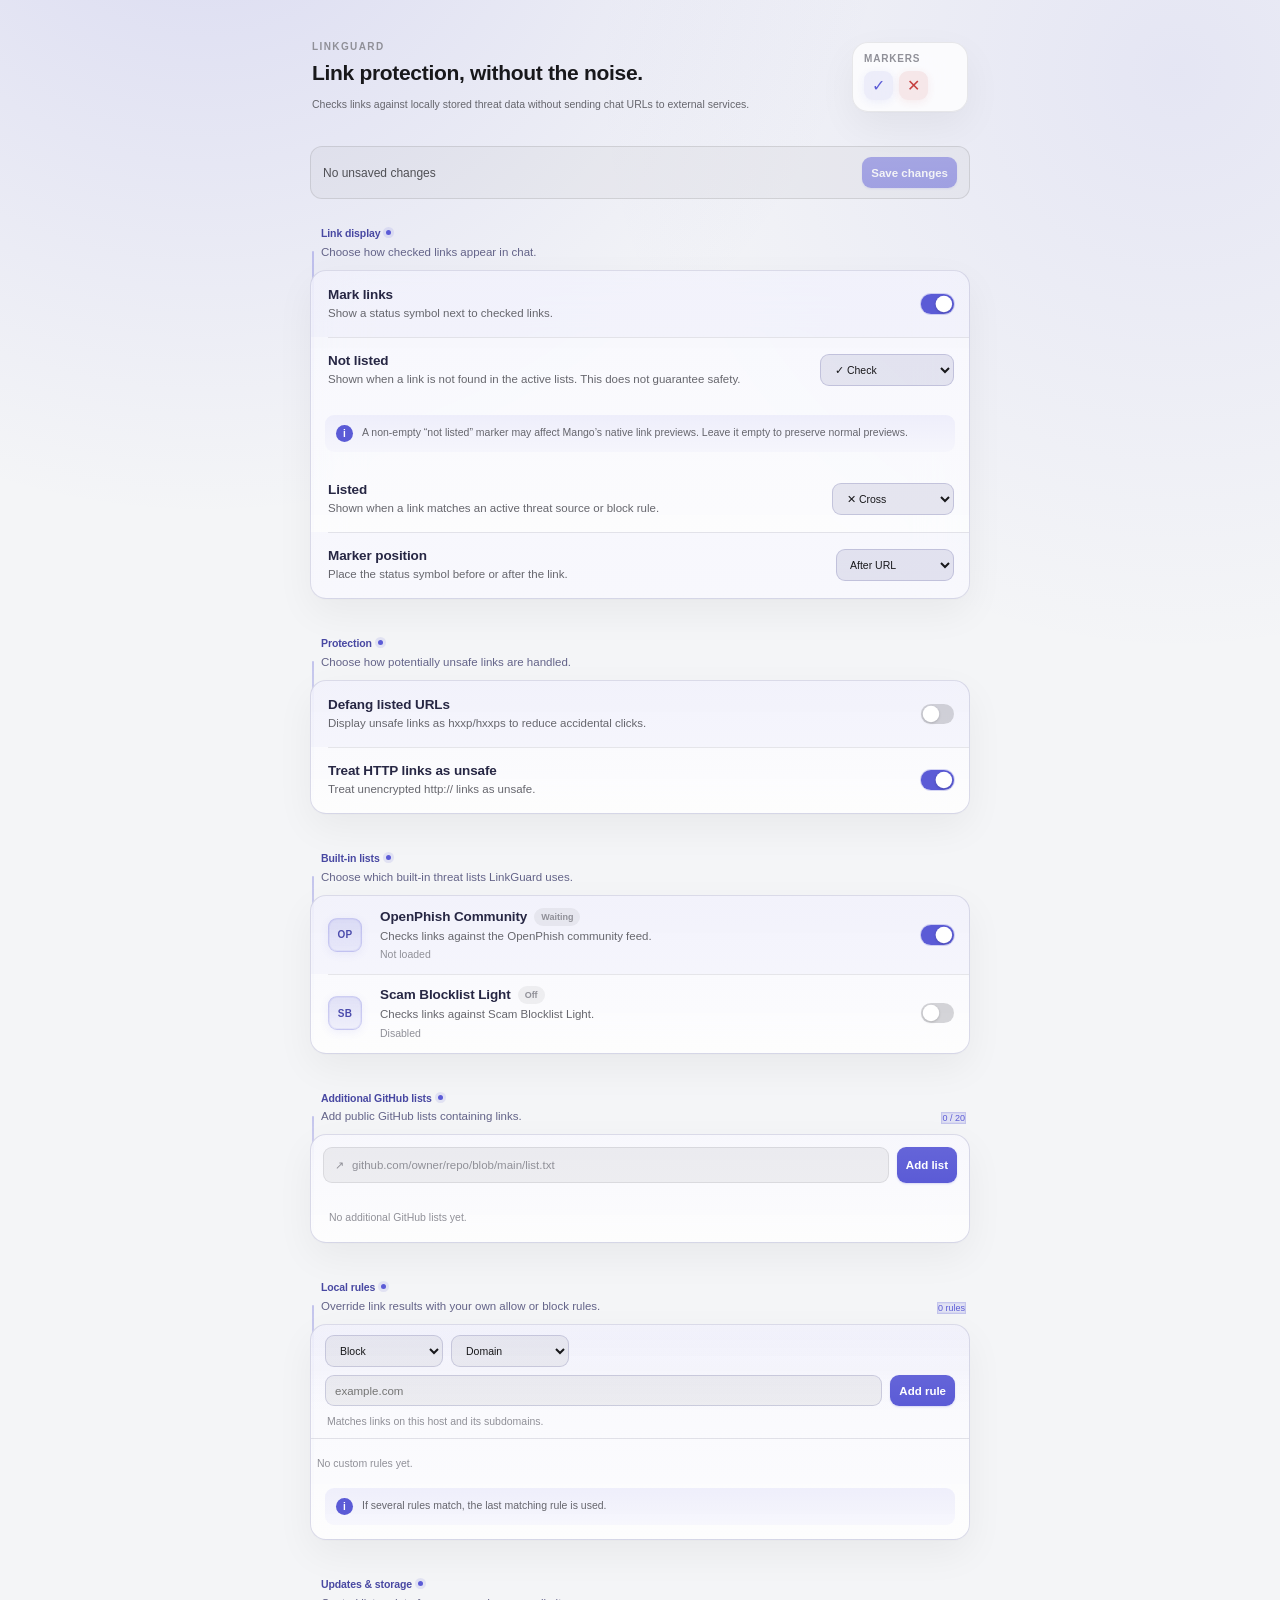
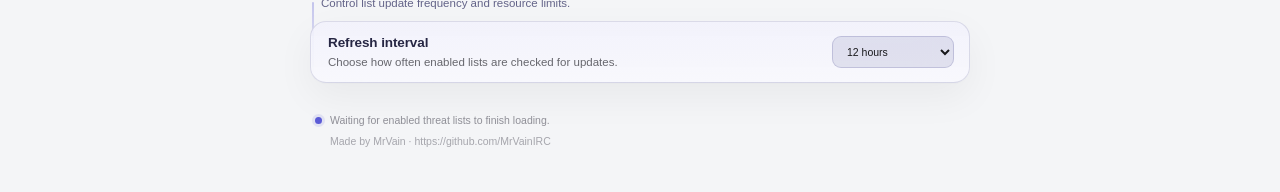
==== settings.html @ bf612a9e "LinkGuard v0.1.0" ====
<!doctype html>
<html lang="en">
<head>
  <meta charset="utf-8">
  <meta name="viewport" content="width=device-width,initial-scale=1">
  <title>LinkGuard Settings</title>
  <link rel="stylesheet" href="style.css">
</head>
<body>
  <main class="app-shell">
<header class="hero">
      <div class="hero-copy">
        <span class="product-kicker">LINKGUARD</span>
        <h1>Link protection, without the noise.</h1>
        <p>Checks links against locally stored threat data without sending chat URLs to external services.</p>
      </div>
      <div class="hero-status" aria-label="Marker preview">
        <span class="hero-status-label">Markers</span>
        <div class="marker-pair">
          <span id="preview-good" class="marker-chip marker-good">✓</span>
          <span id="preview-bad" class="marker-chip marker-bad">✕</span>
        </div>
      </div>
    </header>

    <div class="save-bar" role="region" aria-label="Save settings">
      <span id="save-state" class="save-state">No unsaved changes</span>
      <button id="save-settings" class="button button-primary" type="button" disabled>Save changes</button>
    </div>


    <section class="section">
      <div class="section-heading">
        <div>
          <h2>Link display</h2>
          <p>Choose how checked links appear in chat.</p>
        </div>
      </div>

      <div class="panel">
        <label class="pref-row">
          <span class="pref-copy">
            <strong>Mark links</strong>
            <small>Show a status symbol next to checked links.</small>
          </span>
          <span class="switch"><input id="mark-links" type="checkbox"><span></span></span>
        </label>

        <div class="pref-row split-control">
          <span class="pref-copy">
            <strong>Not listed</strong>
            <small>Shown when a link is not found in the active lists. This does not guarantee safety.</small>
          </span>
          <select id="good-symbol" class="select-control" aria-label="Not listed link marker">
            <option value="✓">✓ Check</option>
            <option value="✔">✔ Heavy check</option>
            <option value="○">○ Circle</option>
            <option value="·">· Dot</option>
            <option value="">None</option>
          </select>
        </div>

        <div class="advanced-note rule-priority-note">
          <span class="note-icon">i</span>
          <p>A non-empty “not listed” marker may affect Mango’s native link previews. Leave it empty to preserve normal previews.</p>
        </div>


        <div class="pref-row split-control">
          <span class="pref-copy">
            <strong>Listed</strong>
            <small>Shown when a link matches an active threat source or block rule.</small>
          </span>
          <select id="bad-symbol" class="select-control" aria-label="Listed link marker">
            <option value="✕">✕ Cross</option>
            <option value="×">× Multiply</option>
            <option value="!">! Alert</option>
            <option value="⚠">⚠ Warning</option>
          </select>
        </div>
<label class="pref-row">
          <span class="pref-copy">
            <strong>Marker position</strong>
            <small>Place the status symbol before or after the link.</small>
          </span>
          <select id="marker-position" class="select-control marker-position-select">
            <option value="after">After URL</option>
            <option value="before">Before URL</option>
          </select>
        </label>
</div>
    </section>

    <section class="section">
      <div class="section-heading">
        <div>
          <h2>Protection</h2>
          <p>Choose how potentially unsafe links are handled.</p>
        </div>
      </div>

      <div class="panel">
        <label class="pref-row">
          <span class="pref-copy">
            <strong>Defang listed URLs</strong>
            <small>Display unsafe links as hxxp/hxxps to reduce accidental clicks.</small>
          </span>
          <span class="switch"><input id="defang" type="checkbox"><span></span></span>
        </label>
        <label class="pref-row">
          <span class="pref-copy">
            <strong>Treat HTTP links as unsafe</strong>
            <small>Treat unencrypted http:// links as unsafe.</small>
          </span>
          <span class="switch"><input id="http-unsafe" type="checkbox"><span></span></span>
        </label>
      </div>
    </section>

    <section class="section">
      <div class="section-heading action-heading">
        <div>
          <h2>Built-in lists</h2>
          <p>Choose which built-in threat lists LinkGuard uses.</p>
        </div>
</div>

      <div class="panel source-panel">
        <label class="source-row">
          <span class="source-badge">OP</span>
          <span class="source-main">
            <span class="source-title-line"><strong>OpenPhish Community</strong><span id="pill-openphish" class="status-pill">Waiting</span></span>
            <small>Checks links against the OpenPhish community feed.</small>
            <em id="status-openphish">Not loaded</em>
          </span>
          <span class="switch"><input id="source-openphish" type="checkbox"><span></span></span>
        </label>

        <label class="source-row">
          <span class="source-badge">SB</span>
          <span class="source-main">
            <span class="source-title-line"><strong>Scam Blocklist Light</strong><span id="pill-scam-light" class="status-pill">Waiting</span></span>
            <small>Checks links against Scam Blocklist Light.</small>
            <em id="status-scam-light">Not loaded</em>
          </span>
          <span class="switch"><input id="source-scam-light" type="checkbox"><span></span></span>
        </label>
</div>
    </section>

    <section class="section">
      <div class="section-heading">
        <div>
          <h2>Additional GitHub lists</h2>
          <p>Add public GitHub lists containing links.</p>
        </div>
        <span id="custom-source-count" class="section-counter">0 / 8</span>
      </div>

      <div class="panel list-manager">
        <form id="add-source-form" class="add-source-form">
          <div class="url-field">
            <span class="url-icon">↗</span>
            <input id="source-url" type="url" inputmode="url" autocapitalize="none" autocomplete="off" spellcheck="false"
                   placeholder="github.com/owner/repo/blob/main/list.txt">
          </div>
          <button type="submit" class="button button-primary">Add list</button>
        </form>
        <p id="source-error" class="inline-error" role="alert"></p>
        <div id="custom-sources" class="custom-sources"></div>
      </div>
    </section>

    <section class="section">
      <div class="section-heading">
        <div>
          <h2>Local rules</h2>
          <p>Override link results with your own allow or block rules.</p>
        </div>
        <span id="custom-rule-count" class="section-counter">0 rules</span>
      </div>

      <div class="panel rule-manager">
        <div class="rule-builder">
          <div class="rule-builder-options">
            <select id="rule-action" class="select-control" aria-label="Rule action">
              <option value="block">Block</option>
              <option value="allow">Allow</option>
            </select>

            <select id="rule-kind" class="select-control" aria-label="Rule type">
              <option value="domain">Domain</option>
              <option value="url">Exact link</option>
              <option value="pattern">Wildcard</option>
            </select>
          </div>

          <div class="rule-builder-input">
            <input id="rule-value" type="text" autocapitalize="none" autocomplete="off" spellcheck="false"
                   placeholder="example.com">
            <button id="add-rule" class="button button-primary" type="button">Add rule</button>
          </div>

          <p id="rule-help" class="rule-help">Matches the domain and all of its subdomains.</p>
          <p id="rule-error" class="inline-error" role="alert"></p>
        </div>

        <div id="custom-rules" class="custom-rules"></div>

        <div class="advanced-note rule-priority-note">
          <span class="note-icon">i</span>
          <p>If several rules match, the last matching rule is used.</p>
        </div>
      </div>
    </section>


    

    <section class="section">
      <div class="section-heading">
        <div>
          <h2>Updates &amp; storage</h2>
          <p>Control list update frequency and resource limits.</p>
        </div>
      </div>

      <div class="panel updates-panel">
        <div class="pref-row split-control compact-row">
          <span class="pref-copy">
            <strong>Refresh interval</strong>
            <small>Choose how often enabled lists are checked for updates.</small>
          </span>
          <select id="refresh-hours" class="select-control">
            <option value="6">6 hours</option>
            <option value="12">12 hours</option>
            <option value="24">24 hours</option>
          </select>
        </div>
      </div>
</section>

    <footer class="status-footer">
      <div class="status-line" aria-live="polite">
        <span class="live-dot"></span>
        <p id="summary-status">Waiting for LinkGuard…</p>
      </div>
      <p class="attribution">
        Made by MrVain · <a href="https://github.com/MrVainIRC" target="_blank" rel="noopener noreferrer">https://github.com/MrVainIRC</a>
      </p>
    </footer>
  </main>

  <script src="settings.js"></script>
</body>
</html>
---- style.css ----
* { box-sizing: border-box; }

:root {
  color-scheme: light dark;
  font-family: -apple-system, BlinkMacSystemFont, "SF Pro Text", "Helvetica Neue", sans-serif;
  font-synthesis: none;
  --bg: #f4f5f7;
  --surface: rgba(255,255,255,.78);
  --surface-strong: rgba(255,255,255,.92);
  --surface-hover: rgba(255,255,255,.98);
  --text: #18181b;
  --text-2: #66666d;
  --text-3: #909098;
  --line: rgba(28,28,33,.09);
  --line-strong: rgba(28,28,33,.14);
  --control: rgba(26,26,31,.055);
  --control-hover: rgba(26,26,31,.09);
  --accent: #5b5bd6;
  --accent-soft: rgba(91,91,214,.12);
  --good: #168a55;
  --good-soft: rgba(22,138,85,.11);
  --bad: #c64040;
  --bad-soft: rgba(198,64,64,.11);
  --warn: #a56a08;
  --warn-soft: rgba(165,106,8,.12);
  --shadow: 0 1px 2px rgba(0,0,0,.025), 0 14px 38px rgba(20,20,24,.05);
}

@media (prefers-color-scheme: dark) {
  :root {
    --bg: #111113;
    --surface: rgba(31,31,35,.74);
    --surface-strong: rgba(36,36,40,.94);
    --surface-hover: rgba(42,42,47,.98);
    --text: #f4f4f5;
    --text-2: #a2a2aa;
    --text-3: #777780;
    --line: rgba(255,255,255,.075);
    --line-strong: rgba(255,255,255,.12);
    --control: rgba(255,255,255,.065);
    --control-hover: rgba(255,255,255,.105);
    --accent: #8f8ff2;
    --accent-soft: rgba(143,143,242,.15);
    --good: #52c58a;
    --good-soft: rgba(82,197,138,.12);
    --bad: #ff7474;
    --bad-soft: rgba(255,116,116,.12);
    --warn: #e0a84e;
    --warn-soft: rgba(224,168,78,.13);
    --shadow: 0 1px 2px rgba(0,0,0,.18), 0 18px 46px rgba(0,0,0,.18);
  }
}

html, body { min-height: 100%; }
body {
  margin: 0;
  background:
    radial-gradient(circle at 78% -12%, color-mix(in srgb, var(--accent) 13%, transparent), transparent 36%),
    var(--bg);
  color: var(--text);
  -webkit-font-smoothing: antialiased;
}

button, input, select {
  font: inherit;
  -webkit-tap-highlight-color: transparent;
}
button { color: inherit; }

.app-shell {
  width: min(760px, 100%);
  margin: 0 auto;
  padding: 34px 30px 44px;
}

.hero {
  display: grid;
  grid-template-columns: minmax(0, 1fr) auto;
  gap: 28px;
  align-items: end;
  margin-bottom: 34px;
  padding: 2px 2px 0;
}

.product-kicker {
  display: inline-block;
  margin-bottom: 9px;
  color: var(--text-3);
  font-size: 10px;
  font-weight: 760;
  letter-spacing: .14em;
}

h1, h2, p { margin: 0; }
h1 {
  max-width: 540px;
  font-size: clamp(27px, 4.5vw, 36px);
  line-height: 1.04;
  letter-spacing: -.035em;
  font-weight: 720;
}
.hero p {
  max-width: 550px;
  margin-top: 11px;
  color: var(--text-2);
  font-size: 10.5px;
  line-height: 1.55;
}

.hero-status {
  min-width: 116px;
  padding: 10px 11px 11px;
  border: 1px solid var(--line);
  border-radius: 16px;
  background: var(--surface);
  box-shadow: var(--shadow);
  backdrop-filter: blur(22px) saturate(1.25);
  -webkit-backdrop-filter: blur(22px) saturate(1.25);
}
.hero-status-label {
  display: block;
  margin-bottom: 7px;
  color: var(--text-3);
  font-size: 10px;
  font-weight: 650;
  text-transform: uppercase;
  letter-spacing: .08em;
}
.marker-pair { display: flex; gap: 6px; }
.marker-chip {
  display: grid;
  place-items: center;
  width: 38px;
  height: 30px;
  border-radius: 9px;
  font-size: 16px;
  font-weight: 700;
}
.marker-good { color: var(--good); background: var(--good-soft); }
.marker-bad { color: var(--bad); background: var(--bad-soft); }

.section { margin: 0 0 28px; }
.section-heading {
  display: flex;
  align-items: flex-end;
  justify-content: space-between;
  gap: 18px;
  padding: 0 4px 10px;
}
.section-heading h2 {
  font-size: 10.5px;
  line-height: 1.3;
  font-weight: 680;
  letter-spacing: -.01em;
}
.section-heading p {
  margin-top: 3px;
  color: var(--text-3);
  font-size: 11.5px;
  line-height: 1.4;
}
.section-counter {
  color: var(--text-3);
  font-size: 10.5px;
  font-variant-numeric: tabular-nums;
}

.panel,
.advanced-card {
  overflow: hidden;
  border: 1px solid var(--line);
  border-radius: 16px;
  background: var(--surface);
  box-shadow: var(--shadow);
  backdrop-filter: blur(24px) saturate(1.2);
  -webkit-backdrop-filter: blur(24px) saturate(1.2);
}

.pref-row,
.source-row {
  position: relative;
  display: flex;
  align-items: center;
  gap: 18px;
  min-height: 66px;
  padding: 12px 15px 12px 17px;
}
.pref-row + .pref-row::before,
.source-row + .source-row::before,
.source-row + .pref-row::before {
  content: "";
  position: absolute;
  top: 0;
  left: 17px;
  right: 0;
  height: 1px;
  background: var(--line);
}
.pref-copy,
.source-main {
  min-width: 0;
  flex: 1 1 auto;
  display: grid;
  gap: 3px;
}
.pref-copy strong,
.source-main strong {
  font-size: 13.5px;
  line-height: 1.3;
  font-weight: 610;
  letter-spacing: -.008em;
}
.pref-copy small,
.source-main small {
  color: var(--text-2);
  font-size: 11.5px;
  line-height: 1.38;
}
.source-main em {
  margin-top: 1px;
  color: var(--text-3);
  font-size: 10.5px;
  line-height: 1.3;
  font-style: normal;
}
.split-control { justify-content: space-between; }
.compact-row { min-height: 60px; }

.select-control {
  flex: 0 0 auto;
  min-width: 122px;
  height: 32px;
  padding: 0 29px 0 10px;
  border: 1px solid var(--line);
  border-radius: 9px;
  background-color: var(--control);
  color: var(--text);
  font-size: 10.5px;
  outline: none;
  cursor: pointer;
}
.select-control:hover { background-color: var(--control-hover); }
.select-control:focus { border-color: color-mix(in srgb, var(--accent) 58%, transparent); box-shadow: 0 0 0 3px var(--accent-soft); }

.switch {
  position: relative;
  flex: 0 0 auto;
  width: 36px;
  height: 22px;
}
.switch input {
  position: absolute;
  opacity: 0;
  width: 1px;
  height: 1px;
}
.switch span {
  position: absolute;
  inset: 0;
  border-radius: 999px;
  background: color-mix(in srgb, var(--text-3) 37%, transparent);
  transition: background .16s ease;
}
.switch span::after {
  content: "";
  position: absolute;
  top: 2px;
  left: 2px;
  width: 18px;
  height: 18px;
  border-radius: 50%;
  background: white;
  box-shadow: 0 1px 3px rgba(0,0,0,.18);
  transition: transform .16s ease;
}
.switch input:checked + span { background: var(--accent); }
.switch input:checked + span::after { transform: translateX(14px); }
.switch input:focus-visible + span { box-shadow: 0 0 0 3px var(--accent-soft); }

.button {
  display: inline-flex;
  align-items: center;
  justify-content: center;
  min-height: 31px;
  border: 0;
  border-radius: 9px;
  padding: 0 11px;
  font-size: 11.5px;
  font-weight: 590;
  cursor: pointer;
  transition: transform .1s ease, background .14s ease, opacity .14s ease;
}
.button:active { transform: scale(.98); }
.button:disabled { opacity: .5; cursor: default; transform: none; }
.button-secondary { background: var(--control); }
.button-secondary:hover { background: var(--control-hover); }
.button-primary { background: var(--text); color: var(--bg); }
.button-primary:hover { opacity: .88; }

.source-row { min-height: 76px; }
.source-badge {
  flex: 0 0 auto;
  display: grid;
  place-items: center;
  width: 34px;
  height: 34px;
  border: 1px solid var(--line);
  border-radius: 9px;
  background: var(--control);
  color: var(--text-2);
  font-size: 10px;
  font-weight: 750;
  letter-spacing: .02em;
}
.source-title-line {
  display: flex;
  align-items: center;
  flex-wrap: wrap;
  gap: 7px;
}
.status-pill {
  display: inline-flex;
  align-items: center;
  min-height: 18px;
  border-radius: 999px;
  padding: 0 7px;
  background: var(--control);
  color: var(--text-3);
  font-size: 9.5px;
  font-weight: 640;
}
.status-pill.loaded { background: var(--good-soft); color: var(--good); }
.status-pill.off { background: var(--control); color: var(--text-3); }
.status-pill.waiting { background: var(--warn-soft); color: var(--warn); }

.list-manager { padding: 12px; }
.add-source-form {
  display: grid;
  grid-template-columns: minmax(0,1fr) auto;
  gap: 8px;
}
.url-field {
  display: flex;
  align-items: center;
  min-width: 0;
  height: 36px;
  border: 1px solid var(--line);
  border-radius: 9px;
  background: var(--control);
  transition: border-color .14s ease, box-shadow .14s ease, background .14s ease;
}
.url-field:focus-within { border-color: color-mix(in srgb, var(--accent) 58%, transparent); box-shadow: 0 0 0 3px var(--accent-soft); background: var(--surface-strong); }
.url-icon {
  flex: 0 0 auto;
  padding-left: 11px;
  color: var(--text-3);
  font-size: 10.5px;
}
.url-field input {
  width: 100%;
  min-width: 0;
  height: 100%;
  border: 0;
  outline: 0;
  background: transparent;
  color: var(--text);
  padding: 0 10px 0 8px;
  font-size: 10.5px;
}
.url-field input::placeholder { color: var(--text-3); }
.inline-error {
  min-height: 0;
  margin: 7px 3px 0;
  color: var(--bad);
  font-size: 10.5px;
  line-height: 1.35;
}
.inline-error:empty { display: none; }

.custom-sources { margin-top: 10px; }
.custom-source-row {
  display: grid;
  grid-template-columns: minmax(0,1fr) auto;
  gap: 10px;
  align-items: center;
  min-height: 50px;
  padding: 10px 5px 10px 6px;
  border-top: 1px solid var(--line);
}
.custom-source-meta { min-width: 0; display: grid; gap: 2px; }
.custom-source-meta strong { font-size: 10.5px; font-weight: 610; }
.custom-source-meta small,
.custom-source-meta em {
  overflow: hidden;
  color: var(--text-3);
  font-size: 10.5px;
  font-style: normal;
  text-overflow: ellipsis;
  white-space: nowrap;
}
.custom-source-controls { display: flex; align-items: center; gap: 10px; }
.icon-button {
  display: grid;
  place-items: center;
  width: 29px;
  height: 29px;
  border: 0;
  border-radius: 8px;
  background: transparent;
  color: var(--text-3);
  cursor: pointer;
}
.icon-button:hover { background: var(--bad-soft); color: var(--bad); }
.empty-state {
  padding: 18px 6px 7px;
  color: var(--text-3);
  font-size: 10.5px;
}

.advanced-section { margin-top: 4px; }
.advanced-card { overflow: visible; }
.advanced-card summary {
  list-style: none;
  display: flex;
  align-items: center;
  justify-content: space-between;
  gap: 9px;
  min-height: 50px;
  padding: 11px 15px 11px 17px;
  cursor: pointer;
  user-select: none;
}
.advanced-card summary::-webkit-details-marker { display: none; }
.advanced-card summary > span:first-child { display: grid; gap: 3px; }
.advanced-card summary strong { font-size: 10.5px; font-weight: 620; }
.advanced-card summary small { color: var(--text-3); font-size: 10.5px; }
.summary-chevron { color: var(--text-3); font-size: 16px; transition: transform .16s ease; }
.advanced-card[open] .summary-chevron { transform: rotate(180deg); }
.advanced-content { border-top: 1px solid var(--line); padding: 14px; }
.limits-grid {
  display: grid;
  grid-template-columns: repeat(2, minmax(0, 1fr));
  gap: 10px;
}
.limit-card {
  display: grid;
  gap: 8px;
  min-width: 0;
  padding: 12px;
  border: 1px solid var(--line);
  border-radius: 9px;
  background: var(--control);
}
.limit-label { font-size: 10.5px; font-weight: 650; }
.limit-input-wrap {
  display: flex;
  align-items: center;
  gap: 7px;
}
.limit-input-wrap input {
  min-width: 0;
  width: 100%;
  height: 32px;
  border: 1px solid var(--line);
  border-radius: 8px;
  background: var(--surface-strong);
  color: var(--text);
  padding: 0 9px;
  font-size: 10.5px;
  font-variant-numeric: tabular-nums;
  outline: none;
}
.limit-input-wrap input:focus { border-color: color-mix(in srgb, var(--accent) 58%, transparent); box-shadow: 0 0 0 3px var(--accent-soft); }
.limit-input-wrap span { flex: 0 0 auto; color: var(--text-3); font-size: 10px; }
.limit-card small { color: var(--text-3); font-size: 10px; line-height: 1.35; }
.advanced-note {
  display: flex;
  align-items: flex-start;
  gap: 9px;
  margin-top: 12px;
  padding: 10px 11px;
  border-radius: 9px;
  background: var(--accent-soft);
  color: var(--text-2);
}
.note-icon {
  flex: 0 0 auto;
  display: grid;
  place-items: center;
  width: 17px;
  height: 17px;
  border-radius: 50%;
  background: var(--accent);
  color: white;
  font-size: 10px;
  font-weight: 700;
}
.advanced-note p { font-size: 10.5px; line-height: 1.45; }
.text-button {
  margin-top: 11px;
  border: 0;
  background: transparent;
  color: var(--accent);
  padding: 4px 1px;
  font-size: 10.5px;
  font-weight: 600;
  cursor: pointer;
}
.text-button:hover { text-decoration: underline; }

.status-footer {
  padding: 2px 5px 0;
  color: var(--text-3);
}

.status-line {
  display: flex;
  align-items: center;
  gap: 8px;
}

.live-dot {
  width: 7px;
  height: 7px;
  flex: 0 0 auto;
  border-radius: 50%;
  background: var(--good);
  box-shadow: 0 0 0 3px var(--good-soft);
}

.status-footer p {
  font-size: 10.5px;
  line-height: 1.35;
}

.attribution {
  margin: 6px 0 0 15px;
  opacity: .78;
}

.attribution a {
  color: inherit;
  text-decoration: none;
}

.attribution a:hover {
  text-decoration: underline;
}

@media (max-width: 620px) {
  .app-shell { padding: 24px 14px 32px; }
  .hero { grid-template-columns: 1fr; align-items: start; gap: 9px; margin-bottom: 28px; }
  .hero-status { width: fit-content; }
  .pref-row { align-items: flex-start; }
  .split-control { flex-direction: column; align-items: stretch; gap: 9px; }
  .select-control { width: 100%; max-width: none; }
  .source-row { grid-template-columns: auto 1fr auto; }
  .add-source-form { grid-template-columns: 1fr; }
  .button-primary { min-height: 34px; }
  .limits-grid { grid-template-columns: 1fr; }
  .custom-source-row { grid-template-columns: 1fr; gap: 8px; }
  .custom-source-controls { justify-content: space-between; }
}

@media (prefers-reduced-motion: reduce) {
  * { transition: none !important; }
}

/* Custom rules */
.rule-manager {
  overflow: hidden;
}

.rule-builder {
  padding: 14px;
  border-bottom: 1px solid var(--line);
}

.rule-builder-options {
  display: flex;
  gap: 8px;
  margin-bottom: 8px;
}

.rule-builder-options .select-control {
  min-width: 118px;
}

.rule-builder-input {
  display: flex;
  gap: 8px;
}

.rule-builder-input input {
  min-width: 0;
  flex: 1;
  border: 1px solid var(--line);
  border-radius: 9px;
  background: var(--control);
  color: var(--text);
  padding: 9px 10px;
  font: inherit;
  outline: none;
}

.rule-builder-input input:focus {
  border-color: var(--line-strong);
  box-shadow: 0 0 0 3px var(--accent-soft);
}

.rule-help {
  margin: 8px 2px 0;
  color: var(--text-3);
  font-size: 10.5px;
}

.custom-rules {
  display: grid;
}

.custom-rule-row {
  display: flex;
  align-items: center;
  justify-content: space-between;
  gap: 9px;
  min-height: 52px;
  padding: 9px 12px;
  border-bottom: 1px solid var(--line);
}

.custom-rule-meta {
  min-width: 0;
  display: grid;
  gap: 6px;
}

.rule-badges {
  display: flex;
  gap: 5px;
}

.rule-badge {
  display: inline-flex;
  align-items: center;
  min-height: 19px;
  border: 1px solid var(--line);
  border-radius: 999px;
  background: var(--control);
  color: var(--text-3);
  padding: 0 6px;
  font-size: 9px;
  font-weight: 700;
  letter-spacing: .05em;
}

.rule-value {
  display: block;
  overflow: hidden;
  max-width: min(520px, 60vw);
  color: var(--text-2);
  font-family: ui-monospace, "SFMono-Regular", Menlo, monospace;
  font-size: 10.5px;
  text-overflow: ellipsis;
  white-space: nowrap;
}

.custom-rule-controls {
  display: flex;
  align-items: center;
  gap: 5px;
  flex: 0 0 auto;
}

.rule-priority-note {
  margin: 12px 14px 14px;
}

@media (max-width: 560px) {
  .rule-builder-options {
    display: grid;
    grid-template-columns: 1fr 1fr;
  }

  .rule-builder-input {
    flex-direction: column;
  }

  .custom-rule-row {
    align-items: flex-start;
    flex-direction: column;
  }

  .custom-rule-controls {
    width: 100%;
    justify-content: flex-end;
  }

  .rule-value {
    max-width: 76vw;
  }
}


/* Accent treatment for custom rules */
.rule-manager {
  position: relative;
}

.rule-builder {
  background:
    linear-gradient(
      180deg,
      color-mix(in srgb, var(--accent) 4.5%, transparent),
      transparent 78%
    );
}

.rule-builder-options .select-control:focus,
.rule-builder-input input:focus {
  border-color: color-mix(in srgb, var(--accent) 58%, transparent);
  box-shadow: 0 0 0 3px var(--accent-soft);
}

.rule-badge {
  border-color: color-mix(in srgb, var(--accent) 18%, var(--line));
  background: color-mix(in srgb, var(--accent) 8%, var(--control));
  color: color-mix(in srgb, var(--accent) 75%, var(--text));
}

.custom-rule-row:hover {
  background: color-mix(in srgb, var(--accent) 3.5%, transparent);
}

.custom-rule-row:has(.switch input:checked) .rule-value {
  color: var(--text);
}

.rule-priority-note {
  background: var(--accent-soft);
  border-color: color-mix(in srgb, var(--accent) 14%, transparent);
}

.rule-priority-note .note-icon {
  background: var(--accent);
  color: white;
}

#custom-rule-count {
  color: var(--accent);
}

.icon-button:hover:not(:disabled) {
  background: var(--accent-soft);
  color: var(--accent);
}


/* Size refinement ---------------------------------------------------------- */
.settings,
.settings-page,
main {
  max-width: 720px;
}

h1 {
  font-size: 21px;
  line-height: 1.15;
  letter-spacing: -0.015em;
}

h2 {
  font-size: 13px;
  line-height: 1.2;
  letter-spacing: -0.005em;
}

.setting-title,
.row strong,
.custom-row strong {
  font-size: 12.5px;
  line-height: 1.25;
}

.setting-description,
.row small,
.custom-row small,
.footnote,
.rule-help {
  font-size: 10.5px;
  line-height: 1.35;
}

select,
input[type="text"],
input[type="url"],
button {
  min-height: 30px;
  font-size: 11.5px;
}

select {
  padding: 5px 8px;
}

button,
.button {
  padding: 6px 9px;
}

.switch {
  transform: scale(.92);
  transform-origin: center right;
}

.status-pill,
.section-counter,
.rule-badge {
  font-size: 9px;
}

.marker,
.marker-good,
.marker-bad {
  width: 29px;
  height: 29px;
  font-size: 16px;
}

.rule-builder,
.advanced-note,
.group-heading,
.section-heading {
  padding-top: 10px;
  padding-bottom: 10px;
}

.custom-rule-row,
.custom-row,
.setting-row,
.row {
  min-height: 50px;
}

.rule-builder-input input,
.add-source input {
  padding: 7px 9px;
}

@media (max-width: 560px) {
  .settings,
  .settings-page,
  main {
    padding-left: 10px;
    padding-right: 10px;
  }

  .custom-rule-row,
  .custom-row,
  .setting-row,
  .row {
    min-height: 46px;
  }
}




/* Richer accent pass ------------------------------------------------------- */

.section-heading h2,
.group-heading h2 {
  color: color-mix(in srgb, var(--accent) 72%, var(--text));
}

.section-heading p,
.group-heading p {
  color: color-mix(in srgb, var(--accent) 26%, var(--text-2));
}

.panel,
.group {
  border-color: color-mix(in srgb, var(--accent) 10%, var(--line));
}

.panel:hover,
.group:hover {
  border-color: color-mix(in srgb, var(--accent) 18%, var(--line));
}

.pref-row:hover,
.setting-row:hover,
.source-row:hover,
.custom-row:hover,
.custom-rule-row:hover {
  background: color-mix(in srgb, var(--accent) 4.5%, transparent);
}

.pref-row strong,
.setting-title,
.source-title-line strong,
.custom-row strong {
  color: color-mix(in srgb, var(--accent) 22%, var(--text));
}

.switch input:checked + span {
  background: var(--accent);
  box-shadow: 0 0 0 1px color-mix(in srgb, var(--accent) 25%, transparent);
}

.switch input:focus-visible + span {
  box-shadow: 0 0 0 3px var(--accent-soft);
}

.select-control,
select,
input[type="text"],
input[type="url"] {
  border-color: color-mix(in srgb, var(--accent) 12%, var(--line));
}

.select-control:hover,
select:hover,
input[type="text"]:hover,
input[type="url"]:hover {
  border-color: color-mix(in srgb, var(--accent) 28%, var(--line));
}

.select-control:focus,
select:focus,
input[type="text"]:focus,
input[type="url"]:focus {
  border-color: color-mix(in srgb, var(--accent) 58%, transparent);
  box-shadow: 0 0 0 3px var(--accent-soft);
}

.button-primary {
  background:
    linear-gradient(
      180deg,
      color-mix(in srgb, var(--accent) 94%, white 6%),
      var(--accent)
    );
  color: white;
  box-shadow: 0 1px 2px color-mix(in srgb, var(--accent) 22%, transparent);
}

.button-primary:hover {
  background:
    linear-gradient(
      180deg,
      color-mix(in srgb, var(--accent) 100%, white 0%),
      color-mix(in srgb, var(--accent) 88%, black 12%)
    );
}

.button-secondary,
.secondary {
  border: 1px solid color-mix(in srgb, var(--accent) 14%, var(--line));
  background: color-mix(in srgb, var(--accent) 7%, var(--control));
  color: color-mix(in srgb, var(--accent) 66%, var(--text));
}

.button-secondary:hover,
.secondary:hover {
  background: var(--accent-soft);
  color: var(--accent);
}

.source-badge {
  border: 1px solid color-mix(in srgb, var(--accent) 22%, transparent);
  background:
    linear-gradient(
      180deg,
      color-mix(in srgb, var(--accent) 16%, transparent),
      color-mix(in srgb, var(--accent) 8%, transparent)
    );
  color: color-mix(in srgb, var(--accent) 78%, var(--text));
}

.status-pill.loaded,
.section-counter {
  border: 1px solid color-mix(in srgb, var(--accent) 22%, transparent);
  background: var(--accent-soft);
  color: var(--accent);
}

.status-pill.waiting {
  border: 1px solid color-mix(in srgb, var(--accent) 12%, transparent);
  background: color-mix(in srgb, var(--accent) 5%, var(--control));
  color: color-mix(in srgb, var(--accent) 55%, var(--text-3));
}

.marker-good {
  border-color: color-mix(in srgb, var(--accent) 20%, transparent);
  background: color-mix(in srgb, var(--accent) 9%, transparent);
  color: var(--accent);
}

.marker-bad {
  border-color: color-mix(in srgb, var(--bad) 20%, transparent);
  background: var(--bad-soft);
  color: var(--bad);
}

.advanced-note {
  border-color: color-mix(in srgb, var(--accent) 18%, transparent);
  background:
    linear-gradient(
      180deg,
      color-mix(in srgb, var(--accent) 10%, var(--surface)),
      color-mix(in srgb, var(--accent) 5%, var(--surface))
    );
}

.note-icon {
  background: var(--accent);
  color: white;
  border-color: transparent;
}

.text-button {
  color: var(--accent);
}

.text-button:hover {
  color: color-mix(in srgb, var(--accent) 78%, var(--text));
}

.rule-badge {
  border-color: color-mix(in srgb, var(--accent) 20%, var(--line));
  background: color-mix(in srgb, var(--accent) 9%, var(--control));
  color: color-mix(in srgb, var(--accent) 76%, var(--text));
}

.custom-rule-row:hover .rule-badge {
  background: color-mix(in srgb, var(--accent) 14%, var(--control));
}

.icon-button:hover:not(:disabled) {
  background: var(--accent-soft);
  color: var(--accent);
}

.live-dot {
  background: var(--accent);
  box-shadow: 0 0 0 3px var(--accent-soft);
}


/* More expressive accent system ------------------------------------------ */

body {
  background:
    radial-gradient(circle at 16% -10%, color-mix(in srgb, var(--accent) 18%, transparent), transparent 31%),
    radial-gradient(circle at 92% 4%, color-mix(in srgb, var(--accent) 10%, transparent), transparent 28%),
    var(--bg);
}

.section {
  position: relative;
}

.section::before {
  content: "";
  position: absolute;
  left: 2px;
  top: 34px;
  bottom: 10px;
  width: 2px;
  border-radius: 99px;
  background: linear-gradient(
    180deg,
    color-mix(in srgb, var(--accent) 58%, transparent),
    color-mix(in srgb, var(--accent) 8%, transparent)
  );
  opacity: .55;
}

.section-heading {
  padding-left: 11px;
}

.section-heading h2::after {
  content: "";
  display: inline-block;
  width: 5px;
  height: 5px;
  margin-left: 6px;
  vertical-align: 2px;
  border-radius: 50%;
  background: var(--accent);
  box-shadow: 0 0 0 3px var(--accent-soft);
}

.panel,
.group {
  background:
    linear-gradient(
      180deg,
      color-mix(in srgb, var(--accent) 3.5%, var(--surface)),
      var(--surface)
    );
}

.pref-row:nth-child(odd),
.source-row:nth-child(odd),
.custom-row:nth-child(odd),
.custom-rule-row:nth-child(odd) {
  background: color-mix(in srgb, var(--accent) 2.7%, transparent);
}

.pref-row:hover,
.source-row:hover,
.custom-row:hover,
.custom-rule-row:hover {
  background: color-mix(in srgb, var(--accent) 7%, transparent);
}

.pref-row .select-control,
.pref-row select {
  background: color-mix(in srgb, var(--accent) 7%, var(--control));
}

.source-badge {
  box-shadow:
    inset 0 0 0 1px color-mix(in srgb, var(--accent) 8%, transparent),
    0 2px 10px color-mix(in srgb, var(--accent) 9%, transparent);
}

.status-pill.loaded,
.section-counter {
  box-shadow: inset 0 0 0 1px color-mix(in srgb, var(--accent) 8%, transparent);
}

.rule-badge:first-child {
  background: color-mix(in srgb, var(--accent) 16%, var(--control));
  color: color-mix(in srgb, var(--accent) 88%, var(--text));
}

.rule-badge + .rule-badge {
  background: color-mix(in srgb, var(--accent) 7%, var(--control));
}

.advanced-section .panel {
  background:
    linear-gradient(
      180deg,
      color-mix(in srgb, var(--accent) 7%, var(--surface)),
      color-mix(in srgb, var(--accent) 2%, var(--surface))
    );
}

.button-secondary,
.secondary {
  box-shadow: inset 0 0 0 1px color-mix(in srgb, var(--accent) 5%, transparent);
}

.button-secondary:hover,
.secondary:hover,
.text-button:hover {
  text-shadow: 0 0 12px color-mix(in srgb, var(--accent) 20%, transparent);
}

.marker-good,
.marker-bad {
  box-shadow: 0 2px 8px color-mix(in srgb, currentColor 9%, transparent);
}

@media (max-width: 560px) {
  .section::before {
    left: 0;
  }
}


/* Marker position alignment ------------------------------------------------ */
.marker-position-select {
  min-width: 118px;
  width: 118px;
  text-align: left;
  text-align-last: left;
  padding-left: 9px;
  padding-right: 24px;
}

.pref-row:has(.marker-position-select) {
  align-items: center;
}

.pref-row:has(.marker-position-select) .pref-copy {
  align-self: center;
}

@media (max-width: 560px) {
  .marker-position-select {
    width: 116px;
    min-width: 116px;
  }
}


.save-bar {
  display: flex;
  align-items: center;
  justify-content: space-between;
  gap: 12px;
  margin: 12px 0 18px;
  padding: 10px 12px;
  border: 1px solid var(--border, rgba(127, 127, 127, .22));
  border-radius: 12px;
  background: var(--panel, rgba(127, 127, 127, .06));
}

.save-state {
  min-width: 0;
  font-size: 12px;
  opacity: .72;
}

.save-state.is-dirty {
  opacity: 1;
}

.save-bar .button {
  flex: 0 0 auto;
}

@media (max-width: 560px) {
  .save-bar {
    align-items: stretch;
    flex-direction: column;
  }

  .save-bar .button {
    width: 100%;
  }
}
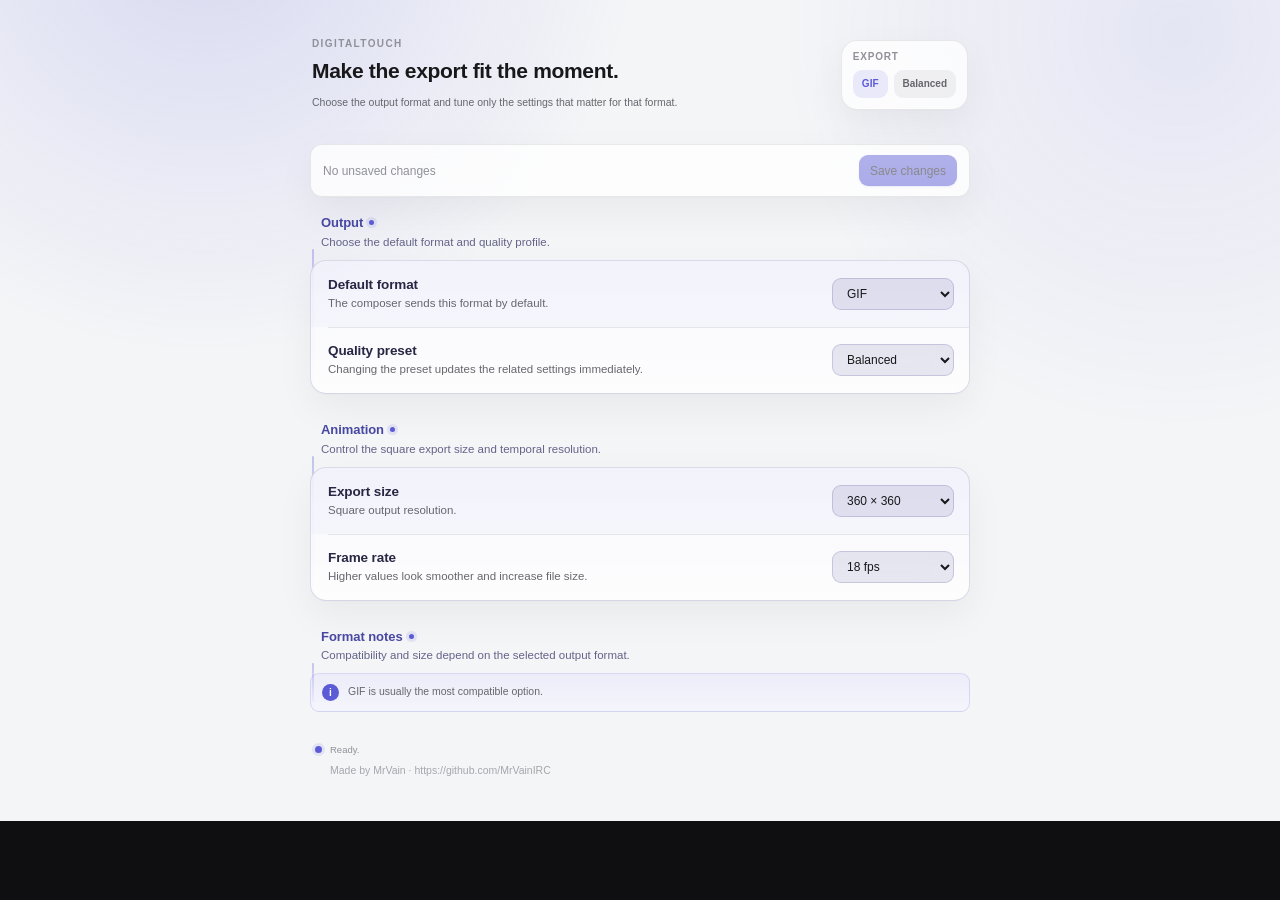
==== commit f4ddebf6: "DigitalTouch v0.1.0" ====
--- a/settings.html
+++ b/settings.html
@@ -3,254 +3,409 @@
 <head>
   <meta charset="utf-8">
   <meta name="viewport" content="width=device-width,initial-scale=1">
-  <title>LinkGuard Settings</title>
+  <title>DigitalTouch Settings</title>
   <link rel="stylesheet" href="style.css">
 </head>
-<body>
-  <main class="app-shell">
-<header class="hero">
-      <div class="hero-copy">
-        <span class="product-kicker">LINKGUARD</span>
-        <h1>Link protection, without the noise.</h1>
-        <p>Checks links against locally stored threat data without sending chat URLs to external services.</p>
-      </div>
-      <div class="hero-status" aria-label="Marker preview">
-        <span class="hero-status-label">Markers</span>
-        <div class="marker-pair">
-          <span id="preview-good" class="marker-chip marker-good">✓</span>
-          <span id="preview-bad" class="marker-chip marker-bad">✕</span>
+<body class="settings-page">
+  <main class="settings-shell-lg">
+    <header class="settings-hero-lg">
+      <div class="settings-hero-copy-lg">
+        <span class="settings-product-kicker">DIGITALTOUCH</span>
+        <h1>Make the export fit the moment.</h1>
+        <p>Choose the output format and tune only the settings that matter for that format.</p>
+      </div>
+      <div class="settings-hero-status" aria-label="Current export profile">
+        <span class="settings-hero-status-label">Export</span>
+        <div class="settings-profile-pair">
+          <span id="preview-format" class="settings-profile-chip settings-profile-primary">GIF</span>
+          <span id="preview-preset" class="settings-profile-chip">Balanced</span>
         </div>
       </div>
     </header>
 
-    <div class="save-bar" role="region" aria-label="Save settings">
-      <span id="save-state" class="save-state">No unsaved changes</span>
-      <button id="save-settings" class="button button-primary" type="button" disabled>Save changes</button>
+    <div class="settings-save-bar" role="region" aria-label="Save settings">
+      <span id="save-state" class="settings-save-state">No unsaved changes</span>
+      <button id="save" class="settings-button settings-button-primary" type="button" disabled>Save changes</button>
     </div>
 
-
-    <section class="section">
-      <div class="section-heading">
+    <section class="settings-section">
+      <div class="settings-section-heading">
         <div>
-          <h2>Link display</h2>
-          <p>Choose how checked links appear in chat.</p>
-        </div>
-      </div>
-
-      <div class="panel">
-        <label class="pref-row">
-          <span class="pref-copy">
-            <strong>Mark links</strong>
-            <small>Show a status symbol next to checked links.</small>
-          </span>
-          <span class="switch"><input id="mark-links" type="checkbox"><span></span></span>
-        </label>
-
-        <div class="pref-row split-control">
-          <span class="pref-copy">
-            <strong>Not listed</strong>
-            <small>Shown when a link is not found in the active lists. This does not guarantee safety.</small>
-          </span>
-          <select id="good-symbol" class="select-control" aria-label="Not listed link marker">
-            <option value="✓">✓ Check</option>
-            <option value="✔">✔ Heavy check</option>
-            <option value="○">○ Circle</option>
-            <option value="·">· Dot</option>
-            <option value="">None</option>
-          </select>
-        </div>
-
-        <div class="advanced-note rule-priority-note">
-          <span class="note-icon">i</span>
-          <p>A non-empty “not listed” marker may affect Mango’s native link previews. Leave it empty to preserve normal previews.</p>
-        </div>
-
-
-        <div class="pref-row split-control">
-          <span class="pref-copy">
-            <strong>Listed</strong>
-            <small>Shown when a link matches an active threat source or block rule.</small>
-          </span>
-          <select id="bad-symbol" class="select-control" aria-label="Listed link marker">
-            <option value="✕">✕ Cross</option>
-            <option value="×">× Multiply</option>
-            <option value="!">! Alert</option>
-            <option value="⚠">⚠ Warning</option>
-          </select>
-        </div>
-<label class="pref-row">
-          <span class="pref-copy">
-            <strong>Marker position</strong>
-            <small>Place the status symbol before or after the link.</small>
-          </span>
-          <select id="marker-position" class="select-control marker-position-select">
-            <option value="after">After URL</option>
-            <option value="before">Before URL</option>
+          <h2>Output</h2>
+          <p>Choose the default format and quality profile.</p>
+        </div>
+      </div>
+
+      <div class="settings-panel-lg">
+        <label class="settings-pref-row settings-split-control">
+          <span class="settings-pref-copy">
+            <strong>Default format</strong>
+            <small>The composer sends this format by default.</small>
+          </span>
+          <select id="format" class="settings-select-control">
+            <option value="gif">GIF</option>
+            <option value="apng">APNG</option>
+            <option value="webp">WebP</option>
+            <option value="webm">WebM</option>
+            <option value="mp4">MP4</option>
           </select>
         </label>
-</div>
+
+        <label class="settings-pref-row settings-split-control">
+          <span class="settings-pref-copy">
+            <strong>Quality preset</strong>
+            <small>Changing the preset updates the related settings immediately.</small>
+          </span>
+          <select id="preset" class="settings-select-control">
+            <option value="small">Small</option>
+            <option value="balanced">Balanced</option>
+            <option value="high">High</option>
+            <option value="max">Max</option>
+            <option value="custom">Custom</option>
+          </select>
+        </label>
+      </div>
     </section>
 
-    <section class="section">
-      <div class="section-heading">
+    <section class="settings-section">
+      <div class="settings-section-heading">
         <div>
-          <h2>Protection</h2>
-          <p>Choose how potentially unsafe links are handled.</p>
-        </div>
-      </div>
-
-      <div class="panel">
-        <label class="pref-row">
-          <span class="pref-copy">
-            <strong>Defang listed URLs</strong>
-            <small>Display unsafe links as hxxp/hxxps to reduce accidental clicks.</small>
-          </span>
-          <span class="switch"><input id="defang" type="checkbox"><span></span></span>
+          <h2>Animation</h2>
+          <p>Control the square export size and temporal resolution.</p>
+        </div>
+      </div>
+
+      <div class="settings-panel-lg">
+        <label class="settings-pref-row settings-split-control">
+          <span class="settings-pref-copy">
+            <strong>Export size</strong>
+            <small>Square output resolution.</small>
+          </span>
+          <select id="size" class="settings-select-control">
+            <option value="256">256 × 256</option>
+            <option value="320">320 × 320</option>
+            <option value="360">360 × 360</option>
+            <option value="420">420 × 420</option>
+            <option value="480">480 × 480</option>
+          </select>
         </label>
-        <label class="pref-row">
-          <span class="pref-copy">
-            <strong>Treat HTTP links as unsafe</strong>
-            <small>Treat unencrypted http:// links as unsafe.</small>
-          </span>
-          <span class="switch"><input id="http-unsafe" type="checkbox"><span></span></span>
+
+        <label class="settings-pref-row settings-split-control">
+          <span class="settings-pref-copy">
+            <strong>Frame rate</strong>
+            <small>Higher values look smoother and increase file size.</small>
+          </span>
+          <select id="fps" class="settings-select-control">
+            <option value="10">10 fps</option>
+            <option value="12">12 fps</option>
+            <option value="15">15 fps</option>
+            <option value="18">18 fps</option>
+            <option value="24">24 fps</option>
+          </select>
         </label>
       </div>
     </section>
 
-    <section class="section">
-      <div class="section-heading action-heading">
+    <section id="webpSection" class="settings-section">
+      <div class="settings-section-heading">
         <div>
-          <h2>Built-in lists</h2>
-          <p>Choose which built-in threat lists LinkGuard uses.</p>
-        </div>
-</div>
-
-      <div class="panel source-panel">
-        <label class="source-row">
-          <span class="source-badge">OP</span>
-          <span class="source-main">
-            <span class="source-title-line"><strong>OpenPhish Community</strong><span id="pill-openphish" class="status-pill">Waiting</span></span>
-            <small>Checks links against the OpenPhish community feed.</small>
-            <em id="status-openphish">Not loaded</em>
-          </span>
-          <span class="switch"><input id="source-openphish" type="checkbox"><span></span></span>
+          <h2>WebP</h2>
+          <p>Adjust the bundled WebP encoder.</p>
+        </div>
+      </div>
+
+      <div class="settings-panel-lg">
+        <div class="settings-pref-row settings-split-control">
+          <span class="settings-pref-copy">
+            <strong>Quality</strong>
+            <small>100 is lossless. Lower values reduce color precision for smaller files.</small>
+          </span>
+          <div class="settings-range-control">
+            <input id="webpQuality" type="range" min="40" max="100" step="1" value="90">
+            <span id="webpQualityValue">90</span>
+          </div>
+        </div>
+      </div>
+    </section>
+
+    <section id="videoSection" class="settings-section">
+      <div class="settings-section-heading">
+        <div>
+          <h2>Video</h2>
+          <p>Choose the recording bitrate for WebM and MP4.</p>
+        </div>
+      </div>
+
+      <div class="settings-panel-lg">
+        <label class="settings-pref-row settings-split-control">
+          <span class="settings-pref-copy">
+            <strong>Video bitrate</strong>
+            <small>Higher values preserve more detail and create larger files.</small>
+          </span>
+          <select id="videoBitrate" class="settings-select-control">
+            <option value="1200000">1.2 Mbps</option>
+            <option value="1800000">1.8 Mbps</option>
+            <option value="2500000">2.5 Mbps</option>
+            <option value="3500000">3.5 Mbps</option>
+            <option value="5000000">5.0 Mbps</option>
+          </select>
         </label>
-
-        <label class="source-row">
-          <span class="source-badge">SB</span>
-          <span class="source-main">
-            <span class="source-title-line"><strong>Scam Blocklist Light</strong><span id="pill-scam-light" class="status-pill">Waiting</span></span>
-            <small>Checks links against Scam Blocklist Light.</small>
-            <em id="status-scam-light">Not loaded</em>
-          </span>
-          <span class="switch"><input id="source-scam-light" type="checkbox"><span></span></span>
-        </label>
-</div>
+      </div>
     </section>
 
-    <section class="section">
-      <div class="section-heading">
+    <section class="settings-section">
+      <div class="settings-section-heading">
         <div>
-          <h2>Additional GitHub lists</h2>
-          <p>Add public GitHub lists containing links.</p>
-        </div>
-        <span id="custom-source-count" class="section-counter">0 / 8</span>
-      </div>
-
-      <div class="panel list-manager">
-        <form id="add-source-form" class="add-source-form">
-          <div class="url-field">
-            <span class="url-icon">↗</span>
-            <input id="source-url" type="url" inputmode="url" autocapitalize="none" autocomplete="off" spellcheck="false"
-                   placeholder="github.com/owner/repo/blob/main/list.txt">
-          </div>
-          <button type="submit" class="button button-primary">Add list</button>
-        </form>
-        <p id="source-error" class="inline-error" role="alert"></p>
-        <div id="custom-sources" class="custom-sources"></div>
+          <h2>Format notes</h2>
+          <p>Compatibility and size depend on the selected output format.</p>
+        </div>
+      </div>
+      <div class="settings-advanced-note">
+        <span class="settings-note-icon">i</span>
+        <p id="formatNote">GIF is usually the most compatible option.</p>
       </div>
     </section>
 
-    <section class="section">
-      <div class="section-heading">
-        <div>
-          <h2>Local rules</h2>
-          <p>Override link results with your own allow or block rules.</p>
-        </div>
-        <span id="custom-rule-count" class="section-counter">0 rules</span>
-      </div>
-
-      <div class="panel rule-manager">
-        <div class="rule-builder">
-          <div class="rule-builder-options">
-            <select id="rule-action" class="select-control" aria-label="Rule action">
-              <option value="block">Block</option>
-              <option value="allow">Allow</option>
-            </select>
-
-            <select id="rule-kind" class="select-control" aria-label="Rule type">
-              <option value="domain">Domain</option>
-              <option value="url">Exact link</option>
-              <option value="pattern">Wildcard</option>
-            </select>
-          </div>
-
-          <div class="rule-builder-input">
-            <input id="rule-value" type="text" autocapitalize="none" autocomplete="off" spellcheck="false"
-                   placeholder="example.com">
-            <button id="add-rule" class="button button-primary" type="button">Add rule</button>
-          </div>
-
-          <p id="rule-help" class="rule-help">Matches the domain and all of its subdomains.</p>
-          <p id="rule-error" class="inline-error" role="alert"></p>
-        </div>
-
-        <div id="custom-rules" class="custom-rules"></div>
-
-        <div class="advanced-note rule-priority-note">
-          <span class="note-icon">i</span>
-          <p>If several rules match, the last matching rule is used.</p>
-        </div>
-      </div>
-    </section>
-
-
-    
-
-    <section class="section">
-      <div class="section-heading">
-        <div>
-          <h2>Updates &amp; storage</h2>
-          <p>Control list update frequency and resource limits.</p>
-        </div>
-      </div>
-
-      <div class="panel updates-panel">
-        <div class="pref-row split-control compact-row">
-          <span class="pref-copy">
-            <strong>Refresh interval</strong>
-            <small>Choose how often enabled lists are checked for updates.</small>
-          </span>
-          <select id="refresh-hours" class="select-control">
-            <option value="6">6 hours</option>
-            <option value="12">12 hours</option>
-            <option value="24">24 hours</option>
-          </select>
-        </div>
-      </div>
-</section>
-
-    <footer class="status-footer">
-      <div class="status-line" aria-live="polite">
-        <span class="live-dot"></span>
-        <p id="summary-status">Waiting for LinkGuard…</p>
-      </div>
-      <p class="attribution">
-        Made by MrVain · <a href="https://github.com/MrVainIRC" target="_blank" rel="noopener noreferrer">https://github.com/MrVainIRC</a>
-      </p>
+    <footer class="settings-status-footer">
+      <div class="settings-status-line" aria-live="polite">
+        <span class="settings-live-dot"></span>
+        <p id="status">Ready.</p>
+      </div>
+      <p class="settings-attribution">Made by MrVain · <a href="https://github.com/MrVainIRC" target="_blank" rel="noopener noreferrer">https://github.com/MrVainIRC</a></p>
     </footer>
   </main>
 
-  <script src="settings.js"></script>
+  <script>
+  (() => {
+    'use strict';
+
+    // ---------------------------------------------------------------------------
+    // Settings model
+    // ---------------------------------------------------------------------------
+
+    const DEFAULTS = {
+      format: 'gif',
+      preset: 'balanced',
+      exportSize: 360,
+      fps: 18,
+      webpQuality: 90,
+      videoBitrate: 2500000
+    };
+
+    const PRESETS = {
+      small:    { exportSize: 256, fps: 10, webpQuality: 72, videoBitrate: 1200000 },
+      balanced: { exportSize: 360, fps: 18, webpQuality: 90, videoBitrate: 2500000 },
+      high:     { exportSize: 420, fps: 18, webpQuality: 96, videoBitrate: 3500000 },
+      max:      { exportSize: 480, fps: 24, webpQuality: 100, videoBitrate: 5000000 }
+    };
+
+    const KEY = 'export-settings';
+    const FORMATS = ['gif', 'apng', 'webp', 'webm', 'mp4'];
+    const PRESET_NAMES = ['small', 'balanced', 'high', 'max', 'custom'];
+    const SIZES = [256, 320, 360, 420, 480];
+    const FPS_VALUES = [10, 12, 15, 18, 24];
+    const BITRATES = [1200000, 1800000, 2500000, 3500000, 5000000];
+
+    // ---------------------------------------------------------------------------
+    // DOM references
+    // ---------------------------------------------------------------------------
+
+    const els = {
+      format: document.getElementById('format'),
+      preset: document.getElementById('preset'),
+      size: document.getElementById('size'),
+      fps: document.getElementById('fps'),
+      webpQuality: document.getElementById('webpQuality'),
+      webpQualityValue: document.getElementById('webpQualityValue'),
+      videoBitrate: document.getElementById('videoBitrate'),
+      webpSection: document.getElementById('webpSection'),
+      videoSection: document.getElementById('videoSection'),
+      formatNote: document.getElementById('formatNote'),
+      previewFormat: document.getElementById('preview-format'),
+      previewPreset: document.getElementById('preview-preset'),
+      save: document.getElementById('save'),
+      saveState: document.getElementById('save-state'),
+      status: document.getElementById('status')
+    };
+
+    let savedSnapshot = '';
+
+    // ---------------------------------------------------------------------------
+    // Form state
+    // ---------------------------------------------------------------------------
+
+    function clamp(value, min, max) {
+      return Math.max(min, Math.min(max, value));
+    }
+
+    function normalize(raw) {
+      const data = Object.assign({}, DEFAULTS, raw || {});
+      data.format = FORMATS.includes(data.format) ? data.format : DEFAULTS.format;
+      data.preset = PRESET_NAMES.includes(data.preset) ? data.preset : DEFAULTS.preset;
+      data.exportSize = SIZES.includes(Number(data.exportSize)) ? Number(data.exportSize) : DEFAULTS.exportSize;
+      data.fps = FPS_VALUES.includes(Number(data.fps)) ? Number(data.fps) : DEFAULTS.fps;
+      data.webpQuality = clamp(Number(data.webpQuality) || DEFAULTS.webpQuality, 40, 100);
+      data.videoBitrate = BITRATES.includes(Number(data.videoBitrate)) ? Number(data.videoBitrate) : DEFAULTS.videoBitrate;
+      return data;
+    }
+
+    function matchingPreset(data) {
+      for (const [name, preset] of Object.entries(PRESETS)) {
+        if (
+          Number(data.exportSize) === preset.exportSize &&
+          Number(data.fps) === preset.fps &&
+          Number(data.webpQuality) === preset.webpQuality &&
+          Number(data.videoBitrate) === preset.videoBitrate
+        ) {
+          return name;
+        }
+      }
+      return 'custom';
+    }
+
+    function currentData() {
+      return normalize({
+        format: els.format.value,
+        preset: els.preset.value,
+        exportSize: Number(els.size.value),
+        fps: Number(els.fps.value),
+        webpQuality: Number(els.webpQuality.value),
+        videoBitrate: Number(els.videoBitrate.value)
+      });
+    }
+
+    function snapshot(data) {
+      return JSON.stringify(data);
+    }
+
+    function formatLabel(format) {
+      return ({ gif: 'GIF', apng: 'APNG', webp: 'WebP', webm: 'WebM', mp4: 'MP4' })[format] || 'GIF';
+    }
+
+    function presetLabel(preset) {
+      return preset === 'custom' ? 'Custom' : preset.charAt(0).toUpperCase() + preset.slice(1);
+    }
+
+    function syncFormatUI(format) {
+      const isWebP = format === 'webp';
+      const isVideo = format === 'webm' || format === 'mp4';
+      els.webpSection.hidden = !isWebP;
+      els.videoSection.hidden = !isVideo;
+
+      if (format === 'gif') {
+        els.formatNote.textContent = 'GIF is usually the most compatible option.';
+      } else if (format === 'apng') {
+        els.formatNote.textContent = 'APNG usually looks cleaner than GIF, but files can be larger.';
+      } else if (format === 'webp') {
+        els.formatNote.textContent = 'WebP uses the bundled JavaScript encoder. Some embedded web views may not preview animated WebP files even when the file itself is valid.';
+      } else {
+        els.formatNote.textContent = 'Video output uses the browser recorder path and the selected bitrate.';
+      }
+    }
+
+    function syncPreview() {
+      els.previewFormat.textContent = formatLabel(els.format.value);
+      els.previewPreset.textContent = presetLabel(els.preset.value);
+    }
+
+    function syncDirtyState() {
+      const dirty = snapshot(currentData()) !== savedSnapshot;
+      els.save.disabled = !dirty;
+      els.saveState.textContent = dirty ? 'Unsaved changes' : 'No unsaved changes';
+      els.saveState.classList.toggle('is-dirty', dirty);
+    }
+
+    function apply(data) {
+      els.format.value = data.format;
+      els.preset.value = data.preset;
+      els.size.value = String(data.exportSize);
+      els.fps.value = String(data.fps);
+      els.webpQuality.value = String(data.webpQuality);
+      els.webpQualityValue.textContent = String(data.webpQuality);
+      els.videoBitrate.value = String(data.videoBitrate);
+      syncFormatUI(data.format);
+      syncPreview();
+    }
+
+    function applyPreset(name) {
+      const preset = PRESETS[name];
+      if (!preset) return;
+      els.size.value = String(preset.exportSize);
+      els.fps.value = String(preset.fps);
+      els.webpQuality.value = String(preset.webpQuality);
+      els.webpQualityValue.textContent = String(preset.webpQuality);
+      els.videoBitrate.value = String(preset.videoBitrate);
+      els.preset.value = name;
+      syncPreview();
+      syncDirtyState();
+    }
+
+    function markCustom() {
+      els.preset.value = 'custom';
+      syncPreview();
+      syncDirtyState();
+    }
+
+    function load() {
+      try {
+        const raw = localStorage.getItem(KEY);
+        const data = normalize(raw ? JSON.parse(raw) : null);
+        if (data.preset !== 'custom') data.preset = matchingPreset(data);
+        apply(data);
+        savedSnapshot = snapshot(currentData());
+        syncDirtyState();
+        els.status.textContent = 'Ready.';
+      } catch (error) {
+        console.error(error);
+        apply(DEFAULTS);
+        savedSnapshot = snapshot(currentData());
+        syncDirtyState();
+        els.status.textContent = 'Using default settings.';
+      }
+    }
+
+    // ---------------------------------------------------------------------------
+    // Settings event handlers
+    // ---------------------------------------------------------------------------
+
+    els.format.addEventListener('change', () => {
+      syncFormatUI(els.format.value);
+      syncPreview();
+      syncDirtyState();
+    });
+
+    els.preset.addEventListener('change', () => {
+      if (els.preset.value !== 'custom') applyPreset(els.preset.value);
+      else {
+        syncPreview();
+        syncDirtyState();
+      }
+    });
+
+    els.size.addEventListener('change', markCustom);
+    els.fps.addEventListener('change', markCustom);
+    els.videoBitrate.addEventListener('change', markCustom);
+    els.webpQuality.addEventListener('input', () => {
+      els.webpQualityValue.textContent = els.webpQuality.value;
+      markCustom();
+    });
+
+    els.save.addEventListener('click', () => {
+      try {
+        const data = currentData();
+        localStorage.setItem(KEY, JSON.stringify(data));
+        savedSnapshot = snapshot(data);
+        syncDirtyState();
+        els.status.textContent = `Saved ${formatLabel(data.format)} · ${presetLabel(data.preset)}.`;
+        window.grove?.settings?.changed?.();
+      } catch (error) {
+        console.error(error);
+        els.status.textContent = error.message || 'Could not save settings.';
+      }
+    });
+
+    load();
+  })();
+  </script>
 </body>
 </html>
--- a/style.css
+++ b/style.css
@@ -1,79 +1,220 @@
+:root {
+  --grove-viewport-height: 100dvh;
+  color-scheme: dark;
+  --bg: #0f0f11;
+  --panel: rgba(28,28,31,.95);
+  --panel-2: #28282c;
+  --text: #f6f6f7;
+  --muted: #919198;
+  --line: rgba(255,255,255,.09);
+  --accent: #ff375f;
+}
+
 * { box-sizing: border-box; }
-
-:root {
-  color-scheme: light dark;
+html, body { margin: 0; min-height: 100%; background: var(--bg); color: var(--text); font: 12px/1.2 -apple-system, BlinkMacSystemFont, "SF Pro Text", system-ui, sans-serif; }
+body { overscroll-behavior: none; }
+button, input, select { font: inherit; }
+button { color: inherit; -webkit-tap-highlight-color: transparent; }
+
+.app { height: 100vh; height: 100dvh; min-height: 380px; padding: 8px; display: grid; grid-template-rows: auto minmax(0,1fr) auto auto; gap: 4px; overflow: hidden; }
+.topbar { min-height: 30px; display: flex; align-items: center; justify-content: space-between; gap: 8px; }
+.title-block { min-width: 0; }
+h1 { margin: 0; font-size: 14px; line-height: 1; letter-spacing: -.02em; }
+#status { margin: 2px 0 0; color: var(--muted); font-size: 9.5px; white-space: nowrap; overflow: hidden; text-overflow: ellipsis; max-width: 62vw; }
+.top-actions { display: flex; gap: 4px; }
+.icon-button { width: 26px; height: 26px; padding: 0; border: 1px solid var(--line); border-radius: 8px; background: var(--panel-2); font-size: 14px; font-weight: 700; }
+.icon-button:disabled { opacity: .35; }
+.danger-icon { color: #ff6961; font-size: 17px; }
+
+.stage-wrap { position: relative; min-height: 0; height: 100%; aspect-ratio: 1 / 1; max-height: 100%; max-width: 100%; justify-self: center; align-self: center; overflow: hidden; border-radius: 13px; background: #000; border: 1px solid var(--line); }
+#stage { width: 100%; height: 100%; display: block; touch-action: none; cursor: crosshair; }
+.empty-hint { position: absolute; inset: 0; display: grid; place-content: center; gap: 2px; pointer-events: none; text-align: center; color: #66666d; font-size: 9px; }
+.empty-hint strong { color: #8f8f96; font-size: 11px; font-weight: 650; }
+.empty-hint[hidden] { display: none !important; }
+.replay-badge { position: absolute; top: 7px; left: 50%; transform: translateX(-50%); padding: 3px 7px; border-radius: 999px; background: rgba(20,20,22,.68); backdrop-filter: blur(12px); border: 1px solid var(--line); font-size: 9px; font-weight: 700; pointer-events: none; }
+
+.toolbox { display: grid; grid-template-columns: auto minmax(0,1fr); gap: 5px 7px; align-items: center; padding: 5px 6px; background: var(--panel); border: 1px solid var(--line); border-radius: 11px; }
+.tool-strip, .effect-strip { display: flex; align-items: center; gap: 3px; min-width: 0; overflow-x: auto; scrollbar-width: none; }
+.tool-strip::-webkit-scrollbar, .effect-strip::-webkit-scrollbar { display: none; }
+.tool, .effect { width: 27px; height: 27px; flex: 0 0 27px; padding: 0; border: 1px solid var(--line); border-radius: 7px; background: var(--panel-2); color: var(--muted); display: grid; place-items: center; font-size: 13px; }
+.tool.active, .effect.selected { background: #f4f4f6; color: #080809; border-color: #f4f4f6; }
+.tool svg, .effect svg { width: 15px; height: 15px; display: block; fill: none; stroke: currentColor; stroke-width: 1.7; stroke-linecap: round; stroke-linejoin: round; }
+.tool svg .icon-fill, .effect svg .icon-fill { fill: currentColor; stroke: none; }
+
+.compact-row { display: flex; align-items: center; gap: 6px; min-width: 0; }
+.palette { flex: 1 1 auto; min-width: 0; display: flex; align-items: center; gap: 4px; overflow-x: auto; scrollbar-width: none; }
+.palette::-webkit-scrollbar { display: none; }
+.swatch { width: 16px; height: 16px; flex: 0 0 16px; padding: 0; border: 0; border-radius: 50%; background: var(--swatch); position: relative; box-shadow: inset 0 0 0 1px rgba(255,255,255,.22); }
+.swatch.active::after { content: ""; position: absolute; inset: -2px; border: 1px solid #fff; border-radius: 50%; }
+.mini-range { width: 88px; flex: 0 0 88px; display: grid; grid-template-columns: auto 1fr; align-items: center; gap: 3px; color: var(--muted); font-size: 8.5px; }
+.mini-range input { width: 60px; accent-color: var(--accent); }
+select { height: 23px; min-width: 48px; padding: 0 4px; border: 1px solid var(--line); border-radius: 6px; background: var(--panel-2); color: var(--text); font-size: 9px; }
+.effect-strip { grid-column: 1; }
+.options-row { grid-column: 2; display: flex; justify-content: flex-end; gap: 5px; align-items: center; min-width: 0; }
+.export-chip { height: 23px; display: inline-flex; align-items: center; padding: 0 8px; border: 1px solid var(--line); border-radius: 999px; background: var(--panel-2); color: #d2d2d7; font-size: 8.5px; white-space: nowrap; max-width: 132px; overflow: hidden; text-overflow: ellipsis; }
+.inline-option, .inline-check { display: inline-flex; align-items: center; gap: 3px; color: var(--muted); font-size: 8.5px; white-space: nowrap; }
+.inline-check input { width: 12px; height: 12px; margin: 0; accent-color: var(--accent); }
+
+.send-area { display: grid; grid-template-columns: 1fr; gap: 5px; }
+.send-area button { height: 32px; border-radius: 9px; font-weight: 720; }
+.primary { border: 0; background: #f5f5f7; color: #080809; }
+.send-area button:disabled { opacity: .42; }
+.busy .toolbox, .busy .stage-wrap, .busy .top-actions { pointer-events: none; opacity: .72; }
+
+@media (max-width: 520px) {
+  .app { padding: 6px; gap: 5px; }
+  .stage-wrap { min-height: 0; height: 100%; border-radius: 11px; }
+  .toolbox { grid-template-columns: 1fr; gap: 4px; }
+  .effect-strip, .options-row { grid-column: 1; }
+  .options-row { justify-content: flex-end; }
+  .compact-row { gap: 5px; }
+  .swatch { width: 15px; height: 15px; flex-basis: 15px; }
+  #status { max-width: 52vw; }
+}
+
+@media (max-height: 650px) and (orientation: landscape) and (min-width: 521px) {
+  .app { grid-template-columns: minmax(0,1fr) 220px; grid-template-rows: auto 1fr auto; }
+  .topbar { grid-column: 1 / -1; }
+  .stage-wrap { grid-column: 1; grid-row: 2 / 4; height: 100%; min-height: 0; }
+  .toolbox { grid-column: 2; grid-row: 2; grid-template-columns: 1fr; align-content: start; }
+  .effect-strip, .options-row { grid-column: 1; }
+  .send-area { grid-column: 2; grid-row: 3; }
+  .compact-row { flex-wrap: wrap; }
+  .palette { flex-basis: 100%; }
+}
+
+/* Compact composer --------------------------------------------------------- */
+@media (max-height: 560px) {
+  .app { height: var(--grove-viewport-height); min-height: 0; padding: 4px; gap: 3px; }
+  .topbar { min-height: 24px; }
+  h1 { font-size: 12px; }
+  #status { margin-top: 1px; font-size: 8px; }
+  .toolbox { grid-template-columns: auto minmax(0, 1fr); gap: 3px 5px; padding: 3px 4px; }
+  .tool-strip { grid-column: 1; grid-row: 1; }
+  .compact-row { grid-column: 2; grid-row: 1; gap: 4px; }
+  .effect-strip { grid-column: 1 / -1; grid-row: 2; }
+  .options-row { grid-column: 1 / -1; grid-row: 3; justify-content: space-between; }
+  .tool, .effect { width: 24px; height: 24px; flex-basis: 24px; font-size: 11px; }
+  .swatch { width: 13px; height: 13px; flex-basis: 13px; }
+  .mini-range { width: 74px; flex-basis: 74px; }
+  .mini-range input { width: 47px; }
+  .send-area button { height: 28px; }
+}
+
+@media (max-height: 430px) {
+  .app { padding: 3px; gap: 2px; }
+  .top-actions { gap: 2px; }
+  .icon-button { width: 23px; height: 23px; border-radius: 7px; }
+  .toolbox { gap: 2px 4px; padding: 2px 3px; }
+  .send-area button { height: 26px; }
+}
+
+/* Keyboard viewport fallback ---------------------------------------------- */
+body.keyboard-open .app { height: var(--grove-viewport-height); min-height: 0; padding: 4px; gap: 3px; }
+body.keyboard-open .topbar { min-height: 24px; }
+body.keyboard-open h1 { font-size: 12px; }
+body.keyboard-open #status { margin-top: 1px; font-size: 8px; }
+body.keyboard-open .toolbox { grid-template-columns: auto minmax(0, 1fr); gap: 3px 5px; padding: 3px 4px; }
+body.keyboard-open .tool-strip { grid-column: 1; grid-row: 1; }
+body.keyboard-open .compact-row { grid-column: 2; grid-row: 1; gap: 4px; }
+body.keyboard-open .effect-strip { grid-column: 1 / -1; grid-row: 2; }
+body.keyboard-open .options-row { grid-column: 1 / -1; grid-row: 3; justify-content: space-between; }
+body.keyboard-open .tool, body.keyboard-open .effect { width: 24px; height: 24px; flex-basis: 24px; font-size: 11px; }
+body.keyboard-open .swatch { width: 13px; height: 13px; flex-basis: 13px; }
+body.keyboard-open .mini-range { width: 74px; flex-basis: 74px; }
+body.keyboard-open .mini-range input { width: 47px; }
+body.keyboard-open .send-area button { height: 28px; }
+
+/* Mobile composer ---------------------------------------------------------- */
+@media (max-width: 520px) {
+  .app { height: min(540px, var(--grove-viewport-height)); min-height: 0; padding: 4px; gap: 3px; grid-template-columns: 1fr; grid-template-rows: auto minmax(0,1fr) auto auto; }
+  .topbar, .stage-wrap, .toolbox, .send-area { grid-column: auto; grid-row: auto; }
+  .topbar { min-height: 24px; }
+  h1 { font-size: 12px; }
+  #status { margin-top: 1px; font-size: 8px; }
+  .toolbox { grid-template-columns: auto minmax(0, 1fr); gap: 3px 5px; padding: 3px 4px; }
+  .tool-strip { grid-column: 1; grid-row: 1; }
+  .compact-row { grid-column: 2; grid-row: 1; gap: 4px; }
+  .effect-strip { grid-column: 1 / -1; grid-row: 2; }
+  .options-row { grid-column: 1 / -1; grid-row: 3; justify-content: space-between; }
+  .tool, .effect { width: 24px; height: 24px; flex-basis: 24px; font-size: 11px; }
+  .swatch { width: 13px; height: 13px; flex-basis: 13px; }
+  .mini-range { width: 74px; flex-basis: 74px; }
+  .mini-range input { width: 47px; }
+  .send-area button { height: 28px; }
+}
+
+
+
+
+
+/* Settings ----------------------------------------------------------------- */
+.settings-page {
+  --settings-bg: #f4f5f7;
+  --settings-surface: rgba(255,255,255,.78);
+  --settings-surface-strong: rgba(255,255,255,.92);
+  --settings-surface-hover: rgba(255,255,255,.98);
+  --settings-text: #18181b;
+  --settings-text-2: #66666d;
+  --settings-text-3: #909098;
+  --settings-line: rgba(28,28,33,.09);
+  --settings-line-strong: rgba(28,28,33,.14);
+  --settings-control: rgba(26,26,31,.055);
+  --settings-control-hover: rgba(26,26,31,.09);
+  --settings-accent: #5b5bd6;
+  --settings-accent-soft: rgba(91,91,214,.12);
+  --settings-good: #168a55;
+  --settings-good-soft: rgba(22,138,85,.11);
+  --settings-shadow: 0 1px 2px rgba(0,0,0,.025), 0 14px 38px rgba(20,20,24,.05);
+  min-height: 100%;
+  margin: 0;
+  background:
+    radial-gradient(circle at 16% -10%, color-mix(in srgb, var(--settings-accent) 18%, transparent), transparent 31%),
+    radial-gradient(circle at 92% 4%, color-mix(in srgb, var(--settings-accent) 10%, transparent), transparent 28%),
+    var(--settings-bg);
+  color: var(--settings-text);
   font-family: -apple-system, BlinkMacSystemFont, "SF Pro Text", "Helvetica Neue", sans-serif;
   font-synthesis: none;
-  --bg: #f4f5f7;
-  --surface: rgba(255,255,255,.78);
-  --surface-strong: rgba(255,255,255,.92);
-  --surface-hover: rgba(255,255,255,.98);
-  --text: #18181b;
-  --text-2: #66666d;
-  --text-3: #909098;
-  --line: rgba(28,28,33,.09);
-  --line-strong: rgba(28,28,33,.14);
-  --control: rgba(26,26,31,.055);
-  --control-hover: rgba(26,26,31,.09);
-  --accent: #5b5bd6;
-  --accent-soft: rgba(91,91,214,.12);
-  --good: #168a55;
-  --good-soft: rgba(22,138,85,.11);
-  --bad: #c64040;
-  --bad-soft: rgba(198,64,64,.11);
-  --warn: #a56a08;
-  --warn-soft: rgba(165,106,8,.12);
-  --shadow: 0 1px 2px rgba(0,0,0,.025), 0 14px 38px rgba(20,20,24,.05);
+  -webkit-font-smoothing: antialiased;
 }
 
 @media (prefers-color-scheme: dark) {
-  :root {
-    --bg: #111113;
-    --surface: rgba(31,31,35,.74);
-    --surface-strong: rgba(36,36,40,.94);
-    --surface-hover: rgba(42,42,47,.98);
-    --text: #f4f4f5;
-    --text-2: #a2a2aa;
-    --text-3: #777780;
-    --line: rgba(255,255,255,.075);
-    --line-strong: rgba(255,255,255,.12);
-    --control: rgba(255,255,255,.065);
-    --control-hover: rgba(255,255,255,.105);
-    --accent: #8f8ff2;
-    --accent-soft: rgba(143,143,242,.15);
-    --good: #52c58a;
-    --good-soft: rgba(82,197,138,.12);
-    --bad: #ff7474;
-    --bad-soft: rgba(255,116,116,.12);
-    --warn: #e0a84e;
-    --warn-soft: rgba(224,168,78,.13);
-    --shadow: 0 1px 2px rgba(0,0,0,.18), 0 18px 46px rgba(0,0,0,.18);
+  .settings-page {
+    --settings-bg: #111113;
+    --settings-surface: rgba(31,31,35,.74);
+    --settings-surface-strong: rgba(36,36,40,.94);
+    --settings-surface-hover: rgba(42,42,47,.98);
+    --settings-text: #f4f4f5;
+    --settings-text-2: #a2a2aa;
+    --settings-text-3: #777780;
+    --settings-line: rgba(255,255,255,.075);
+    --settings-line-strong: rgba(255,255,255,.12);
+    --settings-control: rgba(255,255,255,.065);
+    --settings-control-hover: rgba(255,255,255,.105);
+    --settings-accent: #8f8ff2;
+    --settings-accent-soft: rgba(143,143,242,.15);
+    --settings-good: #52c58a;
+    --settings-good-soft: rgba(82,197,138,.12);
+    --settings-shadow: 0 1px 2px rgba(0,0,0,.18), 0 18px 46px rgba(0,0,0,.18);
   }
 }
 
-html, body { min-height: 100%; }
-body {
-  margin: 0;
-  background:
-    radial-gradient(circle at 78% -12%, color-mix(in srgb, var(--accent) 13%, transparent), transparent 36%),
-    var(--bg);
-  color: var(--text);
-  -webkit-font-smoothing: antialiased;
-}
-
-button, input, select {
+.settings-page button,
+.settings-page input,
+.settings-page select {
   font: inherit;
   -webkit-tap-highlight-color: transparent;
 }
-button { color: inherit; }
-
-.app-shell {
-  width: min(760px, 100%);
+
+.settings-page button { color: inherit; }
+
+.settings-shell-lg {
+  width: min(720px, 100%);
   margin: 0 auto;
   padding: 34px 30px 44px;
 }
 
-.hero {
+.settings-hero-lg {
   display: grid;
   grid-template-columns: minmax(0, 1fr) auto;
   gap: 28px;
@@ -82,102 +223,168 @@
   padding: 2px 2px 0;
 }
 
-.product-kicker {
+.settings-product-kicker {
   display: inline-block;
   margin-bottom: 9px;
-  color: var(--text-3);
+  color: var(--settings-text-3);
   font-size: 10px;
   font-weight: 760;
   letter-spacing: .14em;
 }
 
-h1, h2, p { margin: 0; }
-h1 {
+.settings-page h1,
+.settings-page h2,
+.settings-page p { margin: 0; }
+
+.settings-page h1 {
   max-width: 540px;
-  font-size: clamp(27px, 4.5vw, 36px);
-  line-height: 1.04;
-  letter-spacing: -.035em;
+  font-size: 21px;
+  line-height: 1.15;
+  letter-spacing: -.015em;
   font-weight: 720;
 }
-.hero p {
+
+.settings-hero-copy-lg p {
   max-width: 550px;
   margin-top: 11px;
-  color: var(--text-2);
+  color: var(--settings-text-2);
   font-size: 10.5px;
   line-height: 1.55;
 }
 
-.hero-status {
+.settings-hero-status {
   min-width: 116px;
   padding: 10px 11px 11px;
-  border: 1px solid var(--line);
+  border: 1px solid var(--settings-line);
   border-radius: 16px;
-  background: var(--surface);
-  box-shadow: var(--shadow);
+  background: var(--settings-surface);
+  box-shadow: var(--settings-shadow);
   backdrop-filter: blur(22px) saturate(1.25);
   -webkit-backdrop-filter: blur(22px) saturate(1.25);
 }
-.hero-status-label {
+
+.settings-hero-status-label {
   display: block;
   margin-bottom: 7px;
-  color: var(--text-3);
+  color: var(--settings-text-3);
   font-size: 10px;
   font-weight: 650;
   text-transform: uppercase;
   letter-spacing: .08em;
 }
-.marker-pair { display: flex; gap: 6px; }
-.marker-chip {
-  display: grid;
-  place-items: center;
-  width: 38px;
-  height: 30px;
+
+.settings-profile-pair { display: flex; gap: 6px; }
+
+.settings-profile-chip {
+  display: inline-flex;
+  align-items: center;
+  justify-content: center;
+  min-height: 28px;
+  padding: 0 9px;
   border-radius: 9px;
-  font-size: 16px;
+  background: var(--settings-control);
+  color: var(--settings-text-2);
+  font-size: 10px;
   font-weight: 700;
 }
-.marker-good { color: var(--good); background: var(--good-soft); }
-.marker-bad { color: var(--bad); background: var(--bad-soft); }
-
-.section { margin: 0 0 28px; }
-.section-heading {
+
+.settings-profile-primary {
+  background: var(--settings-accent-soft);
+  color: var(--settings-accent);
+}
+
+.settings-save-bar {
+  display: flex;
+  align-items: center;
+  justify-content: space-between;
+  gap: 12px;
+  margin: 12px 0 18px;
+  padding: 10px 12px;
+  border: 1px solid var(--settings-line);
+  border-radius: 12px;
+  background: var(--settings-surface);
+  box-shadow: var(--settings-shadow);
+  backdrop-filter: blur(22px) saturate(1.2);
+  -webkit-backdrop-filter: blur(22px) saturate(1.2);
+}
+
+.settings-save-state {
+  min-width: 0;
+  color: var(--settings-text-3);
+  font-size: 12px;
+}
+
+.settings-save-state.is-dirty { color: var(--settings-text-2); }
+
+.settings-section {
+  position: relative;
+  margin: 0 0 28px;
+}
+
+.settings-section::before {
+  content: "";
+  position: absolute;
+  left: 2px;
+  top: 34px;
+  bottom: 10px;
+  width: 2px;
+  border-radius: 99px;
+  background: linear-gradient(180deg,
+    color-mix(in srgb, var(--settings-accent) 58%, transparent),
+    color-mix(in srgb, var(--settings-accent) 8%, transparent));
+  opacity: .55;
+}
+
+.settings-section[hidden] { display: none !important; }
+
+.settings-section-heading {
   display: flex;
   align-items: flex-end;
   justify-content: space-between;
   gap: 18px;
-  padding: 0 4px 10px;
-}
-.section-heading h2 {
-  font-size: 10.5px;
-  line-height: 1.3;
+  padding: 0 4px 10px 11px;
+}
+
+.settings-section-heading h2 {
+  color: color-mix(in srgb, var(--settings-accent) 72%, var(--settings-text));
+  font-size: 13px;
+  line-height: 1.2;
+  letter-spacing: -.005em;
   font-weight: 680;
-  letter-spacing: -.01em;
-}
-.section-heading p {
+}
+
+.settings-section-heading h2::after {
+  content: "";
+  display: inline-block;
+  width: 5px;
+  height: 5px;
+  margin-left: 6px;
+  vertical-align: 2px;
+  border-radius: 50%;
+  background: var(--settings-accent);
+  box-shadow: 0 0 0 3px var(--settings-accent-soft);
+}
+
+.settings-section-heading p {
   margin-top: 3px;
-  color: var(--text-3);
+  color: color-mix(in srgb, var(--settings-accent) 26%, var(--settings-text-2));
   font-size: 11.5px;
   line-height: 1.4;
 }
-.section-counter {
-  color: var(--text-3);
-  font-size: 10.5px;
-  font-variant-numeric: tabular-nums;
-}
-
-.panel,
-.advanced-card {
+
+.settings-panel-lg {
   overflow: hidden;
-  border: 1px solid var(--line);
+  border: 1px solid color-mix(in srgb, var(--settings-accent) 10%, var(--settings-line));
   border-radius: 16px;
-  background: var(--surface);
-  box-shadow: var(--shadow);
+  background: linear-gradient(180deg,
+    color-mix(in srgb, var(--settings-accent) 3.5%, var(--settings-surface)),
+    var(--settings-surface));
+  box-shadow: var(--settings-shadow);
   backdrop-filter: blur(24px) saturate(1.2);
   -webkit-backdrop-filter: blur(24px) saturate(1.2);
 }
 
-.pref-row,
-.source-row {
+.settings-pref-row {
   position: relative;
   display: flex;
   align-items: center;
@@ -185,99 +392,94 @@
   min-height: 66px;
   padding: 12px 15px 12px 17px;
 }
-.pref-row + .pref-row::before,
-.source-row + .source-row::before,
-.source-row + .pref-row::before {
+
+.settings-pref-row:nth-child(odd) {
+  background: color-mix(in srgb, var(--settings-accent) 2.7%, transparent);
+}
+
+.settings-pref-row:hover {
+  background: color-mix(in srgb, var(--settings-accent) 7%, transparent);
+}
+
+.settings-pref-row + .settings-pref-row::before {
   content: "";
   position: absolute;
   top: 0;
   left: 17px;
   right: 0;
   height: 1px;
-  background: var(--line);
-}
-.pref-copy,
-.source-main {
+  background: var(--settings-line);
+}
+
+.settings-pref-copy {
   min-width: 0;
   flex: 1 1 auto;
   display: grid;
   gap: 3px;
 }
-.pref-copy strong,
-.source-main strong {
+
+.settings-pref-copy strong {
+  color: color-mix(in srgb, var(--settings-accent) 22%, var(--settings-text));
   font-size: 13.5px;
   line-height: 1.3;
   font-weight: 610;
   letter-spacing: -.008em;
 }
-.pref-copy small,
-.source-main small {
-  color: var(--text-2);
+
+.settings-pref-copy small {
+  color: var(--settings-text-2);
   font-size: 11.5px;
   line-height: 1.38;
 }
-.source-main em {
-  margin-top: 1px;
-  color: var(--text-3);
-  font-size: 10.5px;
-  line-height: 1.3;
-  font-style: normal;
-}
-.split-control { justify-content: space-between; }
-.compact-row { min-height: 60px; }
-
-.select-control {
+
+.settings-split-control { justify-content: space-between; }
+
+.settings-select-control {
   flex: 0 0 auto;
   min-width: 122px;
   height: 32px;
   padding: 0 29px 0 10px;
-  border: 1px solid var(--line);
+  border: 1px solid color-mix(in srgb, var(--settings-accent) 12%, var(--settings-line));
   border-radius: 9px;
-  background-color: var(--control);
-  color: var(--text);
+  background-color: color-mix(in srgb, var(--settings-accent) 7%, var(--settings-control));
+  color: var(--settings-text);
   font-size: 10.5px;
   outline: none;
   cursor: pointer;
 }
-.select-control:hover { background-color: var(--control-hover); }
-.select-control:focus { border-color: color-mix(in srgb, var(--accent) 58%, transparent); box-shadow: 0 0 0 3px var(--accent-soft); }
-
-.switch {
-  position: relative;
-  flex: 0 0 auto;
-  width: 36px;
-  height: 22px;
-}
-.switch input {
-  position: absolute;
-  opacity: 0;
-  width: 1px;
-  height: 1px;
-}
-.switch span {
-  position: absolute;
-  inset: 0;
-  border-radius: 999px;
-  background: color-mix(in srgb, var(--text-3) 37%, transparent);
-  transition: background .16s ease;
-}
-.switch span::after {
-  content: "";
-  position: absolute;
-  top: 2px;
-  left: 2px;
-  width: 18px;
-  height: 18px;
-  border-radius: 50%;
-  background: white;
-  box-shadow: 0 1px 3px rgba(0,0,0,.18);
-  transition: transform .16s ease;
-}
-.switch input:checked + span { background: var(--accent); }
-.switch input:checked + span::after { transform: translateX(14px); }
-.switch input:focus-visible + span { box-shadow: 0 0 0 3px var(--accent-soft); }
-
-.button {
+
+.settings-select-control:hover {
+  border-color: color-mix(in srgb, var(--settings-accent) 28%, var(--settings-line));
+  background-color: var(--settings-control-hover);
+}
+
+.settings-select-control:focus {
+  border-color: color-mix(in srgb, var(--settings-accent) 58%, transparent);
+  box-shadow: 0 0 0 3px var(--settings-accent-soft);
+}
+
+.settings-range-control {
+  flex: 0 0 190px;
+  display: flex;
+  align-items: center;
+  gap: 9px;
+}
+
+.settings-range-control input {
+  min-width: 0;
+  width: 100%;
+  accent-color: var(--settings-accent);
+}
+
+.settings-range-control span {
+  min-width: 26px;
+  color: var(--settings-text-2);
+  font-size: 10.5px;
+  text-align: right;
+  font-variant-numeric: tabular-nums;
+}
+
+.settings-button {
   display: inline-flex;
   align-items: center;
   justify-content: center;
@@ -290,948 +492,107 @@
   cursor: pointer;
   transition: transform .1s ease, background .14s ease, opacity .14s ease;
 }
-.button:active { transform: scale(.98); }
-.button:disabled { opacity: .5; cursor: default; transform: none; }
-.button-secondary { background: var(--control); }
-.button-secondary:hover { background: var(--control-hover); }
-.button-primary { background: var(--text); color: var(--bg); }
-.button-primary:hover { opacity: .88; }
-
-.source-row { min-height: 76px; }
-.source-badge {
-  flex: 0 0 auto;
-  display: grid;
-  place-items: center;
-  width: 34px;
-  height: 34px;
-  border: 1px solid var(--line);
-  border-radius: 9px;
-  background: var(--control);
-  color: var(--text-2);
-  font-size: 10px;
-  font-weight: 750;
-  letter-spacing: .02em;
-}
-.source-title-line {
-  display: flex;
-  align-items: center;
-  flex-wrap: wrap;
-  gap: 7px;
-}
-.status-pill {
-  display: inline-flex;
-  align-items: center;
-  min-height: 18px;
-  border-radius: 999px;
-  padding: 0 7px;
-  background: var(--control);
-  color: var(--text-3);
-  font-size: 9.5px;
-  font-weight: 640;
-}
-.status-pill.loaded { background: var(--good-soft); color: var(--good); }
-.status-pill.off { background: var(--control); color: var(--text-3); }
-.status-pill.waiting { background: var(--warn-soft); color: var(--warn); }
-
-.list-manager { padding: 12px; }
-.add-source-form {
-  display: grid;
-  grid-template-columns: minmax(0,1fr) auto;
-  gap: 8px;
-}
-.url-field {
-  display: flex;
-  align-items: center;
-  min-width: 0;
-  height: 36px;
-  border: 1px solid var(--line);
-  border-radius: 9px;
-  background: var(--control);
-  transition: border-color .14s ease, box-shadow .14s ease, background .14s ease;
-}
-.url-field:focus-within { border-color: color-mix(in srgb, var(--accent) 58%, transparent); box-shadow: 0 0 0 3px var(--accent-soft); background: var(--surface-strong); }
-.url-icon {
-  flex: 0 0 auto;
-  padding-left: 11px;
-  color: var(--text-3);
-  font-size: 10.5px;
-}
-.url-field input {
-  width: 100%;
-  min-width: 0;
-  height: 100%;
-  border: 0;
-  outline: 0;
-  background: transparent;
-  color: var(--text);
-  padding: 0 10px 0 8px;
-  font-size: 10.5px;
-}
-.url-field input::placeholder { color: var(--text-3); }
-.inline-error {
-  min-height: 0;
-  margin: 7px 3px 0;
-  color: var(--bad);
-  font-size: 10.5px;
-  line-height: 1.35;
-}
-.inline-error:empty { display: none; }
-
-.custom-sources { margin-top: 10px; }
-.custom-source-row {
-  display: grid;
-  grid-template-columns: minmax(0,1fr) auto;
-  gap: 10px;
-  align-items: center;
-  min-height: 50px;
-  padding: 10px 5px 10px 6px;
-  border-top: 1px solid var(--line);
-}
-.custom-source-meta { min-width: 0; display: grid; gap: 2px; }
-.custom-source-meta strong { font-size: 10.5px; font-weight: 610; }
-.custom-source-meta small,
-.custom-source-meta em {
-  overflow: hidden;
-  color: var(--text-3);
-  font-size: 10.5px;
-  font-style: normal;
-  text-overflow: ellipsis;
-  white-space: nowrap;
-}
-.custom-source-controls { display: flex; align-items: center; gap: 10px; }
-.icon-button {
-  display: grid;
-  place-items: center;
-  width: 29px;
-  height: 29px;
-  border: 0;
-  border-radius: 8px;
-  background: transparent;
-  color: var(--text-3);
-  cursor: pointer;
-}
-.icon-button:hover { background: var(--bad-soft); color: var(--bad); }
-.empty-state {
-  padding: 18px 6px 7px;
-  color: var(--text-3);
-  font-size: 10.5px;
-}
-
-.advanced-section { margin-top: 4px; }
-.advanced-card { overflow: visible; }
-.advanced-card summary {
-  list-style: none;
-  display: flex;
-  align-items: center;
-  justify-content: space-between;
-  gap: 9px;
-  min-height: 50px;
-  padding: 11px 15px 11px 17px;
-  cursor: pointer;
-  user-select: none;
-}
-.advanced-card summary::-webkit-details-marker { display: none; }
-.advanced-card summary > span:first-child { display: grid; gap: 3px; }
-.advanced-card summary strong { font-size: 10.5px; font-weight: 620; }
-.advanced-card summary small { color: var(--text-3); font-size: 10.5px; }
-.summary-chevron { color: var(--text-3); font-size: 16px; transition: transform .16s ease; }
-.advanced-card[open] .summary-chevron { transform: rotate(180deg); }
-.advanced-content { border-top: 1px solid var(--line); padding: 14px; }
-.limits-grid {
-  display: grid;
-  grid-template-columns: repeat(2, minmax(0, 1fr));
-  gap: 10px;
-}
-.limit-card {
-  display: grid;
-  gap: 8px;
-  min-width: 0;
-  padding: 12px;
-  border: 1px solid var(--line);
-  border-radius: 9px;
-  background: var(--control);
-}
-.limit-label { font-size: 10.5px; font-weight: 650; }
-.limit-input-wrap {
-  display: flex;
-  align-items: center;
-  gap: 7px;
-}
-.limit-input-wrap input {
-  min-width: 0;
-  width: 100%;
-  height: 32px;
-  border: 1px solid var(--line);
-  border-radius: 8px;
-  background: var(--surface-strong);
-  color: var(--text);
-  padding: 0 9px;
-  font-size: 10.5px;
-  font-variant-numeric: tabular-nums;
-  outline: none;
-}
-.limit-input-wrap input:focus { border-color: color-mix(in srgb, var(--accent) 58%, transparent); box-shadow: 0 0 0 3px var(--accent-soft); }
-.limit-input-wrap span { flex: 0 0 auto; color: var(--text-3); font-size: 10px; }
-.limit-card small { color: var(--text-3); font-size: 10px; line-height: 1.35; }
-.advanced-note {
+
+.settings-button:active { transform: scale(.98); }
+.settings-button:disabled { opacity: .5; cursor: default; transform: none; }
+
+.settings-button-primary {
+  background: linear-gradient(180deg,
+    color-mix(in srgb, var(--settings-accent) 94%, white 6%),
+    var(--settings-accent));
+  color: white;
+  box-shadow: 0 1px 2px color-mix(in srgb, var(--settings-accent) 22%, transparent);
+}
+
+.settings-button-primary:hover:not(:disabled) {
+  background: linear-gradient(180deg,
+    var(--settings-accent),
+    color-mix(in srgb, var(--settings-accent) 88%, black 12%));
+}
+
+.settings-advanced-note {
   display: flex;
   align-items: flex-start;
   gap: 9px;
-  margin-top: 12px;
   padding: 10px 11px;
+  border: 1px solid color-mix(in srgb, var(--settings-accent) 18%, transparent);
   border-radius: 9px;
-  background: var(--accent-soft);
-  color: var(--text-2);
-}
-.note-icon {
+  background: linear-gradient(180deg,
+    color-mix(in srgb, var(--settings-accent) 10%, var(--settings-surface)),
+    color-mix(in srgb, var(--settings-accent) 5%, var(--settings-surface)));
+  color: var(--settings-text-2);
+}
+
+.settings-note-icon {
   flex: 0 0 auto;
   display: grid;
   place-items: center;
   width: 17px;
   height: 17px;
   border-radius: 50%;
-  background: var(--accent);
+  background: var(--settings-accent);
   color: white;
   font-size: 10px;
   font-weight: 700;
 }
-.advanced-note p { font-size: 10.5px; line-height: 1.45; }
-.text-button {
-  margin-top: 11px;
-  border: 0;
-  background: transparent;
-  color: var(--accent);
-  padding: 4px 1px;
+
+.settings-advanced-note p {
   font-size: 10.5px;
-  font-weight: 600;
-  cursor: pointer;
-}
-.text-button:hover { text-decoration: underline; }
-
-.status-footer {
+  line-height: 1.45;
+}
+
+.settings-status-footer {
   padding: 2px 5px 0;
-  color: var(--text-3);
-}
-
-.status-line {
+  color: var(--settings-text-3);
+}
+
+.settings-status-line {
   display: flex;
   align-items: center;
   gap: 8px;
 }
 
-.live-dot {
+.settings-live-dot {
   width: 7px;
   height: 7px;
   flex: 0 0 auto;
   border-radius: 50%;
-  background: var(--good);
-  box-shadow: 0 0 0 3px var(--good-soft);
-}
-
-.status-footer p {
+  background: var(--settings-accent);
+  box-shadow: 0 0 0 3px var(--settings-accent-soft);
+}
+
+.settings-status-footer p {
   font-size: 10.5px;
   line-height: 1.35;
 }
 
-.attribution {
-  margin: 6px 0 0 15px;
+.settings-attribution {
+  margin: 6px 0 0 15px !important;
   opacity: .78;
 }
 
-.attribution a {
+.settings-attribution a {
   color: inherit;
   text-decoration: none;
 }
 
-.attribution a:hover {
+.settings-attribution a:hover {
   text-decoration: underline;
 }
 
 @media (max-width: 620px) {
-  .app-shell { padding: 24px 14px 32px; }
-  .hero { grid-template-columns: 1fr; align-items: start; gap: 9px; margin-bottom: 28px; }
-  .hero-status { width: fit-content; }
-  .pref-row { align-items: flex-start; }
-  .split-control { flex-direction: column; align-items: stretch; gap: 9px; }
-  .select-control { width: 100%; max-width: none; }
-  .source-row { grid-template-columns: auto 1fr auto; }
-  .add-source-form { grid-template-columns: 1fr; }
-  .button-primary { min-height: 34px; }
-  .limits-grid { grid-template-columns: 1fr; }
-  .custom-source-row { grid-template-columns: 1fr; gap: 8px; }
-  .custom-source-controls { justify-content: space-between; }
+  .settings-shell-lg { padding: 24px 14px 32px; }
+  .settings-hero-lg { grid-template-columns: 1fr; align-items: start; gap: 9px; margin-bottom: 28px; }
+  .settings-hero-status { width: fit-content; }
+  .settings-pref-row { align-items: flex-start; }
+  .settings-split-control { flex-direction: column; align-items: stretch; gap: 9px; }
+  .settings-select-control { width: 100%; max-width: none; }
+  .settings-range-control { flex-basis: auto; width: 100%; }
+  .settings-section::before { left: 0; }
+  .settings-save-bar { align-items: stretch; flex-direction: column; }
+  .settings-save-bar .settings-button { width: 100%; }
 }
 
 @media (prefers-reduced-motion: reduce) {
-  * { transition: none !important; }
-}
-
-/* Custom rules */
-.rule-manager {
-  overflow: hidden;
-}
-
-.rule-builder {
-  padding: 14px;
-  border-bottom: 1px solid var(--line);
-}
-
-.rule-builder-options {
-  display: flex;
-  gap: 8px;
-  margin-bottom: 8px;
-}
-
-.rule-builder-options .select-control {
-  min-width: 118px;
-}
-
-.rule-builder-input {
-  display: flex;
-  gap: 8px;
-}
-
-.rule-builder-input input {
-  min-width: 0;
-  flex: 1;
-  border: 1px solid var(--line);
-  border-radius: 9px;
-  background: var(--control);
-  color: var(--text);
-  padding: 9px 10px;
-  font: inherit;
-  outline: none;
-}
-
-.rule-builder-input input:focus {
-  border-color: var(--line-strong);
-  box-shadow: 0 0 0 3px var(--accent-soft);
-}
-
-.rule-help {
-  margin: 8px 2px 0;
-  color: var(--text-3);
-  font-size: 10.5px;
-}
-
-.custom-rules {
-  display: grid;
-}
-
-.custom-rule-row {
-  display: flex;
-  align-items: center;
-  justify-content: space-between;
-  gap: 9px;
-  min-height: 52px;
-  padding: 9px 12px;
-  border-bottom: 1px solid var(--line);
-}
-
-.custom-rule-meta {
-  min-width: 0;
-  display: grid;
-  gap: 6px;
-}
-
-.rule-badges {
-  display: flex;
-  gap: 5px;
-}
-
-.rule-badge {
-  display: inline-flex;
-  align-items: center;
-  min-height: 19px;
-  border: 1px solid var(--line);
-  border-radius: 999px;
-  background: var(--control);
-  color: var(--text-3);
-  padding: 0 6px;
-  font-size: 9px;
-  font-weight: 700;
-  letter-spacing: .05em;
-}
-
-.rule-value {
-  display: block;
-  overflow: hidden;
-  max-width: min(520px, 60vw);
-  color: var(--text-2);
-  font-family: ui-monospace, "SFMono-Regular", Menlo, monospace;
-  font-size: 10.5px;
-  text-overflow: ellipsis;
-  white-space: nowrap;
-}
-
-.custom-rule-controls {
-  display: flex;
-  align-items: center;
-  gap: 5px;
-  flex: 0 0 auto;
-}
-
-.rule-priority-note {
-  margin: 12px 14px 14px;
-}
-
-@media (max-width: 560px) {
-  .rule-builder-options {
-    display: grid;
-    grid-template-columns: 1fr 1fr;
-  }
-
-  .rule-builder-input {
-    flex-direction: column;
-  }
-
-  .custom-rule-row {
-    align-items: flex-start;
-    flex-direction: column;
-  }
-
-  .custom-rule-controls {
-    width: 100%;
-    justify-content: flex-end;
-  }
-
-  .rule-value {
-    max-width: 76vw;
-  }
-}
-
-
-/* Accent treatment for custom rules */
-.rule-manager {
-  position: relative;
-}
-
-.rule-builder {
-  background:
-    linear-gradient(
-      180deg,
-      color-mix(in srgb, var(--accent) 4.5%, transparent),
-      transparent 78%
-    );
-}
-
-.rule-builder-options .select-control:focus,
-.rule-builder-input input:focus {
-  border-color: color-mix(in srgb, var(--accent) 58%, transparent);
-  box-shadow: 0 0 0 3px var(--accent-soft);
-}
-
-.rule-badge {
-  border-color: color-mix(in srgb, var(--accent) 18%, var(--line));
-  background: color-mix(in srgb, var(--accent) 8%, var(--control));
-  color: color-mix(in srgb, var(--accent) 75%, var(--text));
-}
-
-.custom-rule-row:hover {
-  background: color-mix(in srgb, var(--accent) 3.5%, transparent);
-}
-
-.custom-rule-row:has(.switch input:checked) .rule-value {
-  color: var(--text);
-}
-
-.rule-priority-note {
-  background: var(--accent-soft);
-  border-color: color-mix(in srgb, var(--accent) 14%, transparent);
-}
-
-.rule-priority-note .note-icon {
-  background: var(--accent);
-  color: white;
-}
-
-#custom-rule-count {
-  color: var(--accent);
-}
-
-.icon-button:hover:not(:disabled) {
-  background: var(--accent-soft);
-  color: var(--accent);
-}
-
-
-/* Size refinement ---------------------------------------------------------- */
-.settings,
-.settings-page,
-main {
-  max-width: 720px;
-}
-
-h1 {
-  font-size: 21px;
-  line-height: 1.15;
-  letter-spacing: -0.015em;
-}
-
-h2 {
-  font-size: 13px;
-  line-height: 1.2;
-  letter-spacing: -0.005em;
-}
-
-.setting-title,
-.row strong,
-.custom-row strong {
-  font-size: 12.5px;
-  line-height: 1.25;
-}
-
-.setting-description,
-.row small,
-.custom-row small,
-.footnote,
-.rule-help {
-  font-size: 10.5px;
-  line-height: 1.35;
-}
-
-select,
-input[type="text"],
-input[type="url"],
-button {
-  min-height: 30px;
-  font-size: 11.5px;
-}
-
-select {
-  padding: 5px 8px;
-}
-
-button,
-.button {
-  padding: 6px 9px;
-}
-
-.switch {
-  transform: scale(.92);
-  transform-origin: center right;
-}
-
-.status-pill,
-.section-counter,
-.rule-badge {
-  font-size: 9px;
-}
-
-.marker,
-.marker-good,
-.marker-bad {
-  width: 29px;
-  height: 29px;
-  font-size: 16px;
-}
-
-.rule-builder,
-.advanced-note,
-.group-heading,
-.section-heading {
-  padding-top: 10px;
-  padding-bottom: 10px;
-}
-
-.custom-rule-row,
-.custom-row,
-.setting-row,
-.row {
-  min-height: 50px;
-}
-
-.rule-builder-input input,
-.add-source input {
-  padding: 7px 9px;
-}
-
-@media (max-width: 560px) {
-  .settings,
-  .settings-page,
-  main {
-    padding-left: 10px;
-    padding-right: 10px;
-  }
-
-  .custom-rule-row,
-  .custom-row,
-  .setting-row,
-  .row {
-    min-height: 46px;
-  }
-}
-
-
-
-
-/* Richer accent pass ------------------------------------------------------- */
-
-.section-heading h2,
-.group-heading h2 {
-  color: color-mix(in srgb, var(--accent) 72%, var(--text));
-}
-
-.section-heading p,
-.group-heading p {
-  color: color-mix(in srgb, var(--accent) 26%, var(--text-2));
-}
-
-.panel,
-.group {
-  border-color: color-mix(in srgb, var(--accent) 10%, var(--line));
-}
-
-.panel:hover,
-.group:hover {
-  border-color: color-mix(in srgb, var(--accent) 18%, var(--line));
-}
-
-.pref-row:hover,
-.setting-row:hover,
-.source-row:hover,
-.custom-row:hover,
-.custom-rule-row:hover {
-  background: color-mix(in srgb, var(--accent) 4.5%, transparent);
-}
-
-.pref-row strong,
-.setting-title,
-.source-title-line strong,
-.custom-row strong {
-  color: color-mix(in srgb, var(--accent) 22%, var(--text));
-}
-
-.switch input:checked + span {
-  background: var(--accent);
-  box-shadow: 0 0 0 1px color-mix(in srgb, var(--accent) 25%, transparent);
-}
-
-.switch input:focus-visible + span {
-  box-shadow: 0 0 0 3px var(--accent-soft);
-}
-
-.select-control,
-select,
-input[type="text"],
-input[type="url"] {
-  border-color: color-mix(in srgb, var(--accent) 12%, var(--line));
-}
-
-.select-control:hover,
-select:hover,
-input[type="text"]:hover,
-input[type="url"]:hover {
-  border-color: color-mix(in srgb, var(--accent) 28%, var(--line));
-}
-
-.select-control:focus,
-select:focus,
-input[type="text"]:focus,
-input[type="url"]:focus {
-  border-color: color-mix(in srgb, var(--accent) 58%, transparent);
-  box-shadow: 0 0 0 3px var(--accent-soft);
-}
-
-.button-primary {
-  background:
-    linear-gradient(
-      180deg,
-      color-mix(in srgb, var(--accent) 94%, white 6%),
-      var(--accent)
-    );
-  color: white;
-  box-shadow: 0 1px 2px color-mix(in srgb, var(--accent) 22%, transparent);
-}
-
-.button-primary:hover {
-  background:
-    linear-gradient(
-      180deg,
-      color-mix(in srgb, var(--accent) 100%, white 0%),
-      color-mix(in srgb, var(--accent) 88%, black 12%)
-    );
-}
-
-.button-secondary,
-.secondary {
-  border: 1px solid color-mix(in srgb, var(--accent) 14%, var(--line));
-  background: color-mix(in srgb, var(--accent) 7%, var(--control));
-  color: color-mix(in srgb, var(--accent) 66%, var(--text));
-}
-
-.button-secondary:hover,
-.secondary:hover {
-  background: var(--accent-soft);
-  color: var(--accent);
-}
-
-.source-badge {
-  border: 1px solid color-mix(in srgb, var(--accent) 22%, transparent);
-  background:
-    linear-gradient(
-      180deg,
-      color-mix(in srgb, var(--accent) 16%, transparent),
-      color-mix(in srgb, var(--accent) 8%, transparent)
-    );
-  color: color-mix(in srgb, var(--accent) 78%, var(--text));
-}
-
-.status-pill.loaded,
-.section-counter {
-  border: 1px solid color-mix(in srgb, var(--accent) 22%, transparent);
-  background: var(--accent-soft);
-  color: var(--accent);
-}
-
-.status-pill.waiting {
-  border: 1px solid color-mix(in srgb, var(--accent) 12%, transparent);
-  background: color-mix(in srgb, var(--accent) 5%, var(--control));
-  color: color-mix(in srgb, var(--accent) 55%, var(--text-3));
-}
-
-.marker-good {
-  border-color: color-mix(in srgb, var(--accent) 20%, transparent);
-  background: color-mix(in srgb, var(--accent) 9%, transparent);
-  color: var(--accent);
-}
-
-.marker-bad {
-  border-color: color-mix(in srgb, var(--bad) 20%, transparent);
-  background: var(--bad-soft);
-  color: var(--bad);
-}
-
-.advanced-note {
-  border-color: color-mix(in srgb, var(--accent) 18%, transparent);
-  background:
-    linear-gradient(
-      180deg,
-      color-mix(in srgb, var(--accent) 10%, var(--surface)),
-      color-mix(in srgb, var(--accent) 5%, var(--surface))
-    );
-}
-
-.note-icon {
-  background: var(--accent);
-  color: white;
-  border-color: transparent;
-}
-
-.text-button {
-  color: var(--accent);
-}
-
-.text-button:hover {
-  color: color-mix(in srgb, var(--accent) 78%, var(--text));
-}
-
-.rule-badge {
-  border-color: color-mix(in srgb, var(--accent) 20%, var(--line));
-  background: color-mix(in srgb, var(--accent) 9%, var(--control));
-  color: color-mix(in srgb, var(--accent) 76%, var(--text));
-}
-
-.custom-rule-row:hover .rule-badge {
-  background: color-mix(in srgb, var(--accent) 14%, var(--control));
-}
-
-.icon-button:hover:not(:disabled) {
-  background: var(--accent-soft);
-  color: var(--accent);
-}
-
-.live-dot {
-  background: var(--accent);
-  box-shadow: 0 0 0 3px var(--accent-soft);
-}
-
-
-/* More expressive accent system ------------------------------------------ */
-
-body {
-  background:
-    radial-gradient(circle at 16% -10%, color-mix(in srgb, var(--accent) 18%, transparent), transparent 31%),
-    radial-gradient(circle at 92% 4%, color-mix(in srgb, var(--accent) 10%, transparent), transparent 28%),
-    var(--bg);
-}
-
-.section {
-  position: relative;
-}
-
-.section::before {
-  content: "";
-  position: absolute;
-  left: 2px;
-  top: 34px;
-  bottom: 10px;
-  width: 2px;
-  border-radius: 99px;
-  background: linear-gradient(
-    180deg,
-    color-mix(in srgb, var(--accent) 58%, transparent),
-    color-mix(in srgb, var(--accent) 8%, transparent)
-  );
-  opacity: .55;
-}
-
-.section-heading {
-  padding-left: 11px;
-}
-
-.section-heading h2::after {
-  content: "";
-  display: inline-block;
-  width: 5px;
-  height: 5px;
-  margin-left: 6px;
-  vertical-align: 2px;
-  border-radius: 50%;
-  background: var(--accent);
-  box-shadow: 0 0 0 3px var(--accent-soft);
-}
-
-.panel,
-.group {
-  background:
-    linear-gradient(
-      180deg,
-      color-mix(in srgb, var(--accent) 3.5%, var(--surface)),
-      var(--surface)
-    );
-}
-
-.pref-row:nth-child(odd),
-.source-row:nth-child(odd),
-.custom-row:nth-child(odd),
-.custom-rule-row:nth-child(odd) {
-  background: color-mix(in srgb, var(--accent) 2.7%, transparent);
-}
-
-.pref-row:hover,
-.source-row:hover,
-.custom-row:hover,
-.custom-rule-row:hover {
-  background: color-mix(in srgb, var(--accent) 7%, transparent);
-}
-
-.pref-row .select-control,
-.pref-row select {
-  background: color-mix(in srgb, var(--accent) 7%, var(--control));
-}
-
-.source-badge {
-  box-shadow:
-    inset 0 0 0 1px color-mix(in srgb, var(--accent) 8%, transparent),
-    0 2px 10px color-mix(in srgb, var(--accent) 9%, transparent);
-}
-
-.status-pill.loaded,
-.section-counter {
-  box-shadow: inset 0 0 0 1px color-mix(in srgb, var(--accent) 8%, transparent);
-}
-
-.rule-badge:first-child {
-  background: color-mix(in srgb, var(--accent) 16%, var(--control));
-  color: color-mix(in srgb, var(--accent) 88%, var(--text));
-}
-
-.rule-badge + .rule-badge {
-  background: color-mix(in srgb, var(--accent) 7%, var(--control));
-}
-
-.advanced-section .panel {
-  background:
-    linear-gradient(
-      180deg,
-      color-mix(in srgb, var(--accent) 7%, var(--surface)),
-      color-mix(in srgb, var(--accent) 2%, var(--surface))
-    );
-}
-
-.button-secondary,
-.secondary {
-  box-shadow: inset 0 0 0 1px color-mix(in srgb, var(--accent) 5%, transparent);
-}
-
-.button-secondary:hover,
-.secondary:hover,
-.text-button:hover {
-  text-shadow: 0 0 12px color-mix(in srgb, var(--accent) 20%, transparent);
-}
-
-.marker-good,
-.marker-bad {
-  box-shadow: 0 2px 8px color-mix(in srgb, currentColor 9%, transparent);
-}
-
-@media (max-width: 560px) {
-  .section::before {
-    left: 0;
-  }
-}
-
-
-/* Marker position alignment ------------------------------------------------ */
-.marker-position-select {
-  min-width: 118px;
-  width: 118px;
-  text-align: left;
-  text-align-last: left;
-  padding-left: 9px;
-  padding-right: 24px;
-}
-
-.pref-row:has(.marker-position-select) {
-  align-items: center;
-}
-
-.pref-row:has(.marker-position-select) .pref-copy {
-  align-self: center;
-}
-
-@media (max-width: 560px) {
-  .marker-position-select {
-    width: 116px;
-    min-width: 116px;
-  }
-}
-
-
-.save-bar {
-  display: flex;
-  align-items: center;
-  justify-content: space-between;
-  gap: 12px;
-  margin: 12px 0 18px;
-  padding: 10px 12px;
-  border: 1px solid var(--border, rgba(127, 127, 127, .22));
-  border-radius: 12px;
-  background: var(--panel, rgba(127, 127, 127, .06));
-}
-
-.save-state {
-  min-width: 0;
-  font-size: 12px;
-  opacity: .72;
-}
-
-.save-state.is-dirty {
-  opacity: 1;
-}
-
-.save-bar .button {
-  flex: 0 0 auto;
-}
-
-@media (max-width: 560px) {
-  .save-bar {
-    align-items: stretch;
-    flex-direction: column;
-  }
-
-  .save-bar .button {
-    width: 100%;
-  }
-}
+  .settings-page * { transition: none !important; }
+}
